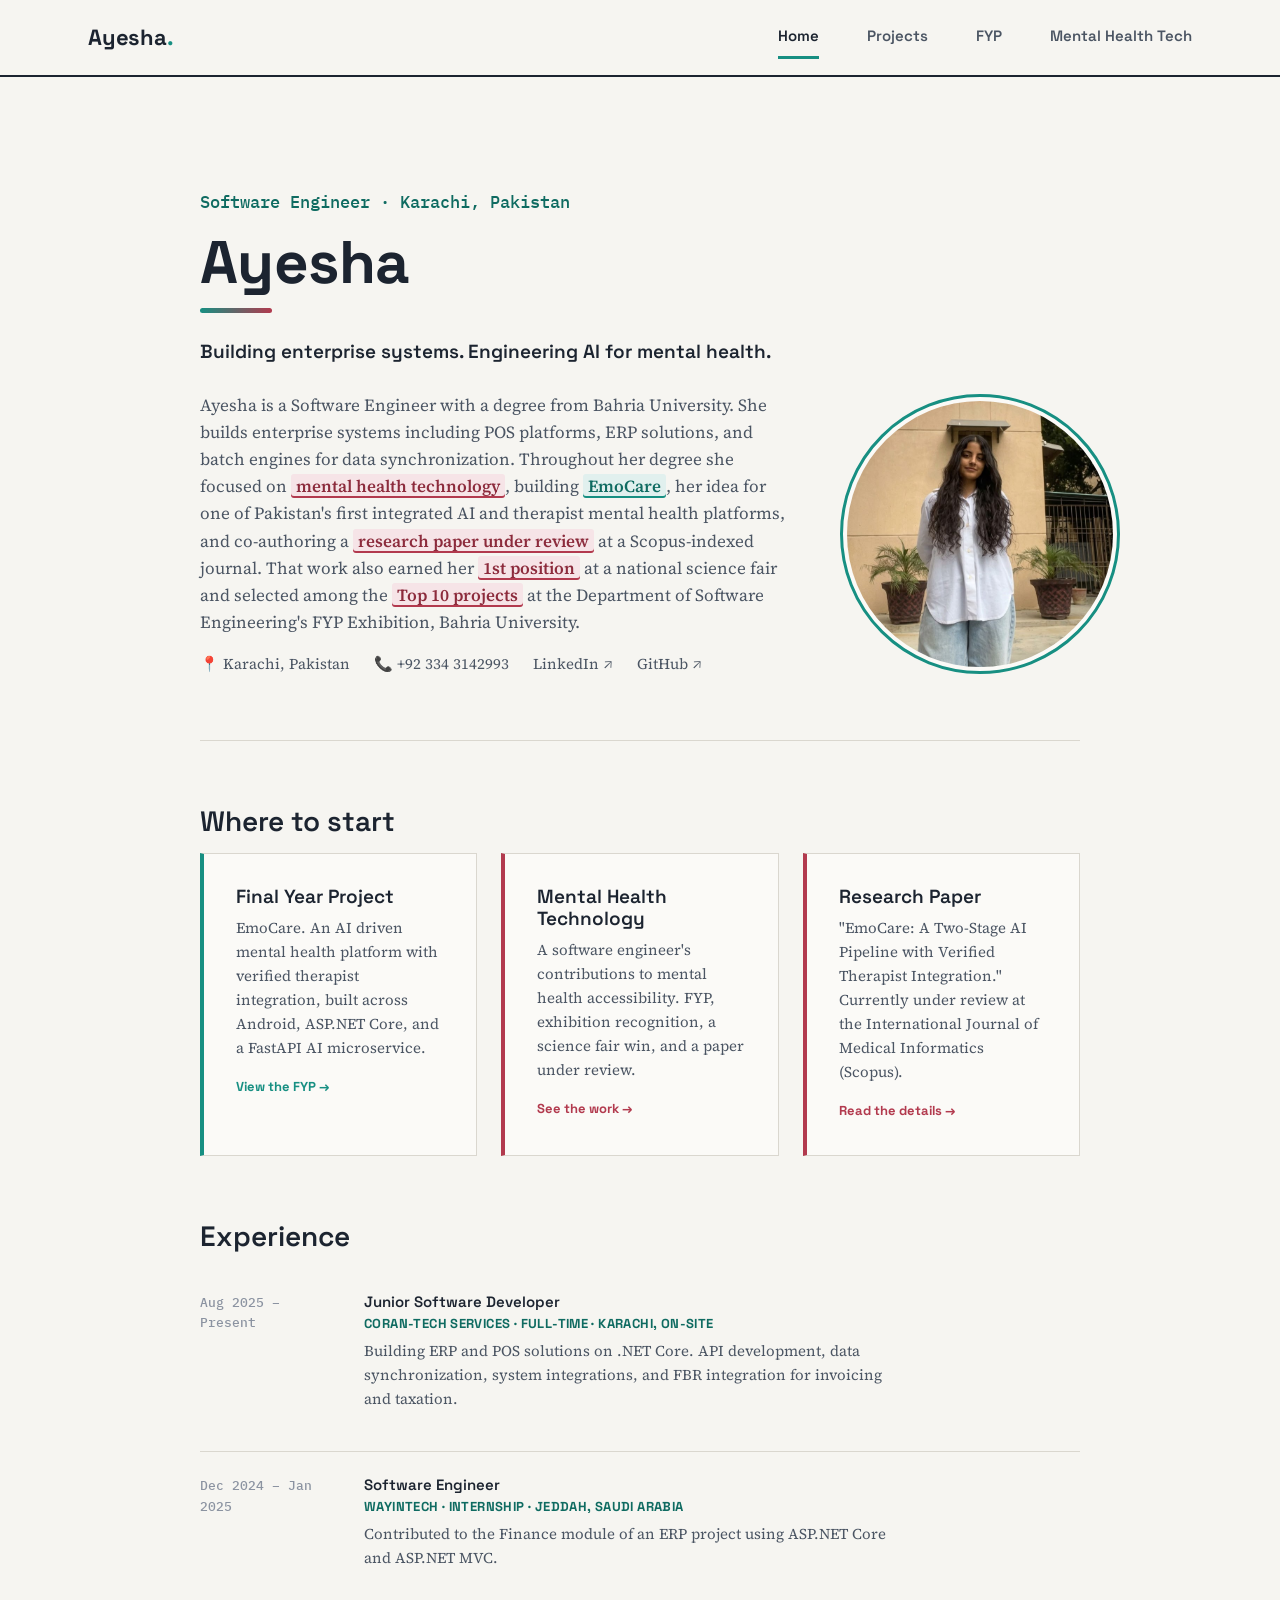
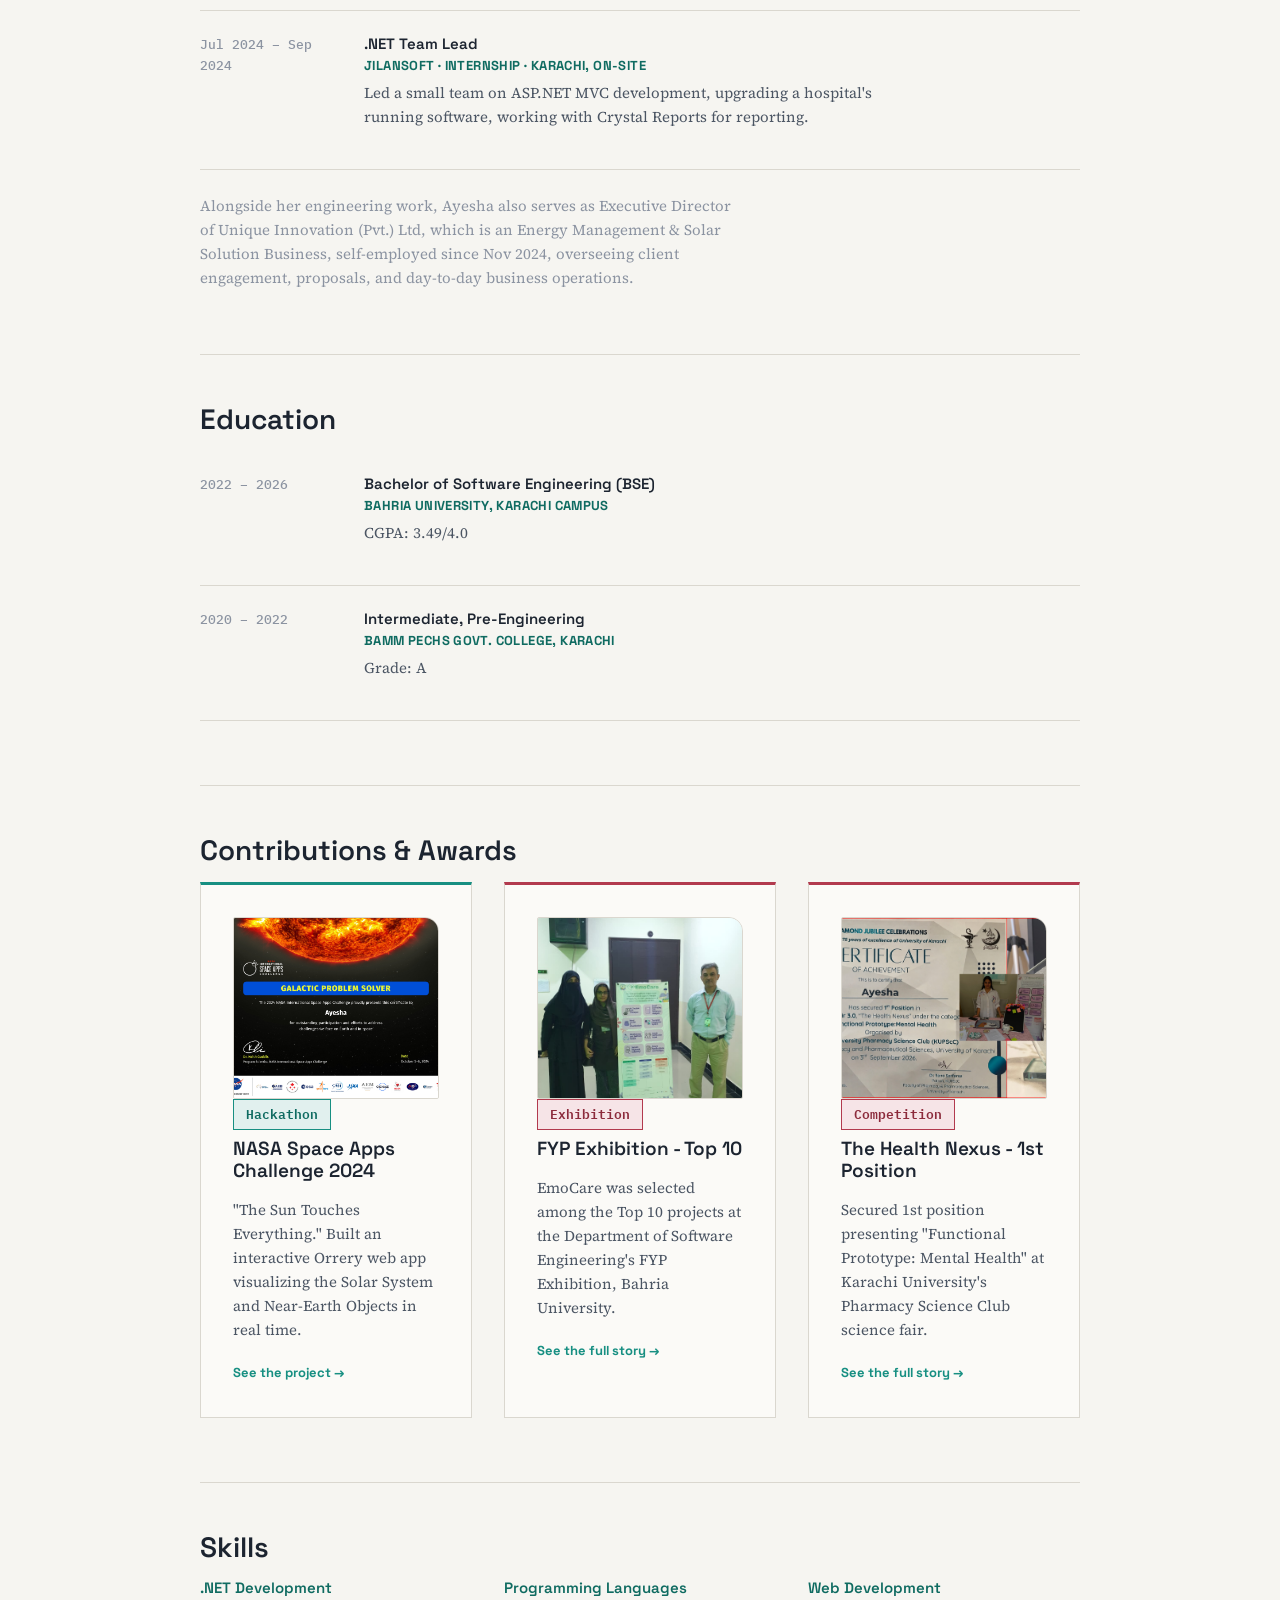
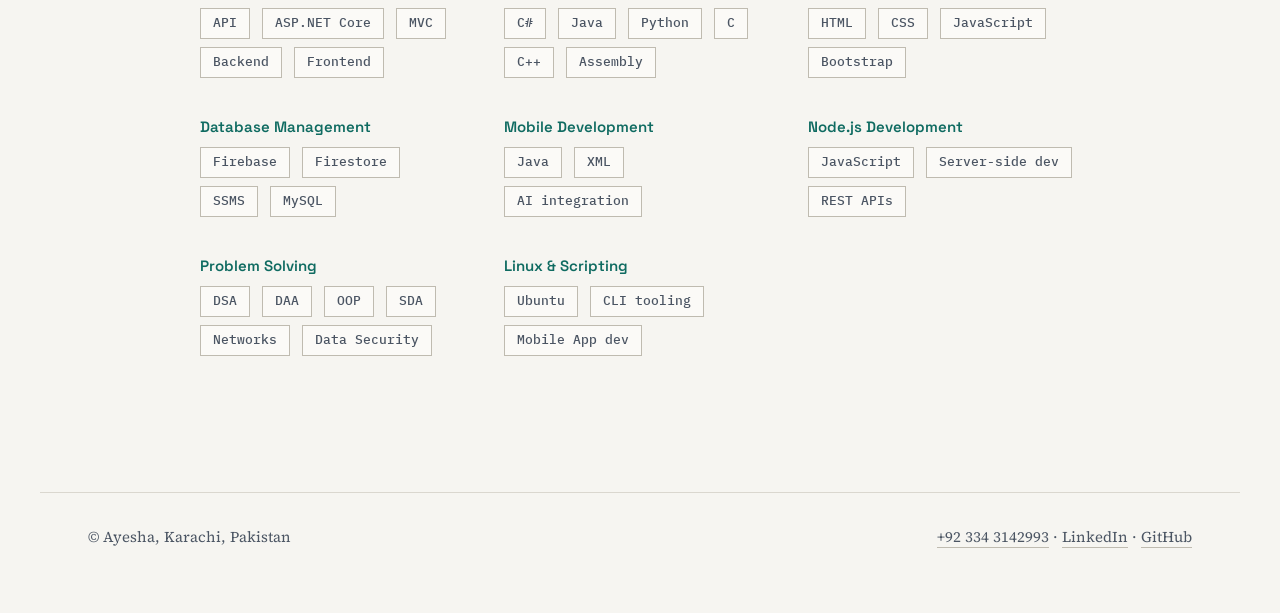
==== index.html @ 4f95829b "Update index.html" ====
<!DOCTYPE html>
<html lang="en">
<head>
  <meta charset="UTF-8">
  <meta name="viewport" content="width=device-width, initial-scale=1.0">
  <title>Ayesha – Software Engineer</title>
  <meta name="description" content="Ayesha, Software Engineer specializing in ERP and POS systems, AI, and mental-health technology. Creator of EmoCare. Bahria University graduate, Karachi.">

  <link rel="preconnect" href="https://fonts.googleapis.com">
  <link rel="preconnect" href="https://fonts.gstatic.com" crossorigin>
  <link href="https://fonts.googleapis.com/css2?family=Space+Grotesk:wght@400;500;600;700&family=Source+Serif+4:opsz,wght@8..60,400;8..60,500;8..60,600&family=IBM+Plex+Mono:wght@400;500&display=swap" rel="stylesheet">

  <link rel="icon" href="assets/icons/favicon.png" type="image/png">

  <link rel="stylesheet" href="css/variables.css">
  <link rel="stylesheet" href="css/base.css">
  <link rel="stylesheet" href="css/components.css">
  <link rel="stylesheet" href="css/pages.css">
</head>
<body>

  <header class="navbar">
    <div class="navbar__inner">
      <a class="navbar__brand" href="index.html">Ayesha<span>.</span></a>
      <button class="navbar__toggle" id="menuToggle" aria-expanded="false" aria-controls="navMenu">
        <span></span><span></span><span></span>
      </button>
      <nav class="navbar__menu" id="navMenu" aria-label="Primary">
        <a class="navbar__link" href="index.html">Home</a>
        <a class="navbar__link" href="projects.html">Projects</a>
        <a class="navbar__link" href="fyp.html">FYP</a>
        <a class="navbar__link" href="mental-health.html">Mental Health Tech</a>
      </nav>
    </div>
  </header>

  <main class="page">
    <div class="page__inner">

      <!-- Hero -->
      <section class="hero">

        <div class="hero__eyebrow">Software Engineer · Karachi, Pakistan</div>
        <h1>Ayesha</h1>
        <div class="hero__role">Building enterprise systems. Engineering AI for mental health.</div>

        <div class="hero__body">
          <div>
            <p class="text-soft">
              Ayesha is a Software Engineer with a degree from Bahria University. She builds enterprise
              systems including POS platforms, ERP solutions, and batch engines for data synchronization.
              Throughout her degree she focused on <a class="hl hl--garnet" href="mental-health.html">mental health technology</a>,
              building <a class="hl" href="fyp.html">EmoCare</a>, her idea for one of Pakistan's first
              integrated AI and therapist mental health platforms, and co-authoring a
              <a class="hl hl--garnet" href="mental-health.html#research">research paper under review</a> at a
              Scopus-indexed journal. That work also earned her
              <a class="hl hl--garnet" href="mental-health.html#recognition">1st position</a> at a national science fair and selected among the <a class="hl hl--garnet" href="mental-health.html#recognition">Top 10 projects</a> at the Department of Software Engineering's FYP Exhibition, Bahria University.
            </p>
            <div class="hero__meta">
              <span>📍 Karachi, Pakistan</span>
              <span>📞 +92 334 3142993</span>
              <span><a href="https://www.linkedin.com/in/ayesha-mishree-78b141256/" target="_blank" rel="noopener">LinkedIn ↗</a></span>
              <span><a href="https://github.com/AyeshaMishree" target="_blank" rel="noopener">GitHub ↗</a></span>
            </div>
          </div>

          <div class="hero__photo">
            <img src="assets/images/profile/ayesha2.jpg" alt="Portrait of Ayesha">
          </div>
        </div>

      </section>

      <!-- Highlight rail: FYP / Mental Health / Research -->
      <section class="highlights">
        <h2>Where to start</h2>
        <div class="highlights__grid">

          <a class="highlight-card" href="fyp.html">
            <h3>Final Year Project</h3>
            <p class="text-soft">EmoCare. An AI driven mental health platform with verified therapist
              integration, built across Android, ASP.NET Core, and a FastAPI AI microservice.</p>
            <span class="highlight-card__cta">View the FYP →</span>
          </a>

          <a class="highlight-card highlight-card--garnet" href="mental-health.html">
            <h3>Mental Health Technology</h3>
            <p class="text-soft">A software engineer's contributions to mental health accessibility.
              FYP, exhibition recognition, a science fair win, and a paper under review.</p>
            <span class="highlight-card__cta">See the work →</span>
          </a>

          <a class="highlight-card highlight-card--garnet" href="mental-health.html#research">
            <h3>Research Paper</h3>
            <p class="text-soft">"EmoCare: A Two-Stage AI Pipeline with Verified Therapist Integration."
              Currently under review at the International Journal of Medical Informatics (Scopus).</p>
            <span class="highlight-card__cta">Read the details →</span>
          </a>

        </div>
      </section>

      <!-- Experience -->
      <section class="section">
        <h2>Experience</h2>

        <div class="timeline-item">
          <div class="timeline-item__period">Aug 2025 – Present</div>
          <div>
            <h4>Junior Software Developer</h4>
            <div class="project-card__course">Coran-Tech Services · Full-time · Karachi, On-site</div>
            <p class="text-small text-soft">
              Building ERP and POS solutions on .NET Core. API development, data synchronization, system
              integrations, and FBR integration for invoicing and taxation.
            </p>
          </div>
        </div>

        <div class="timeline-item">
          <div class="timeline-item__period">Dec 2024 – Jan 2025</div>
          <div>
            <h4>Software Engineer</h4>
            <div class="project-card__course">WayInTech · Internship · Jeddah, Saudi Arabia</div>
            <p class="text-small text-soft">
              Contributed to the Finance module of an ERP project using ASP.NET Core and ASP.NET MVC.
            </p>
          </div>
        </div>

        <div class="timeline-item">
          <div class="timeline-item__period">Jul 2024 – Sep 2024</div>
          <div>
            <h4>.NET Team Lead</h4>
            <div class="project-card__course">JILANSOFT · Internship · Karachi, On-site</div>
            <p class="text-small text-soft">
              Led a small team on ASP.NET MVC development, upgrading a hospital's running software, working with Crystal Reports for reporting.
            </p>
          </div>
        </div>

        <p class="text-small text-faint" style="margin-top: var(--sp-5);">
          Alongside her engineering work, Ayesha also serves as Executive Director of Unique Innovation
          (Pvt.) Ltd, which is an Energy Management & Solar Solution Business, self-employed since Nov 2024, overseeing client engagement, proposals, and day-to-day
          business operations.
        </p>
      </section>

      <!-- Education -->
      <section class="section">
        <h2>Education</h2>

        <div class="timeline-item">
          <div class="timeline-item__period">2022 – 2026</div>
          <div>
            <h4>Bachelor of Software Engineering (BSE)</h4>
            <div class="project-card__course">Bahria University, Karachi Campus</div>
            <p class="text-small text-soft">CGPA: 3.49/4.0</p>
          </div>
        </div>

        <div class="timeline-item">
          <div class="timeline-item__period">2020 – 2022</div>
          <div>
            <h4>Intermediate, Pre-Engineering</h4>
            <div class="project-card__course">BAMM PECHS Govt. College, Karachi</div>
            <p class="text-small text-soft">Grade: A</p>
          </div>
        </div>
      </section>

      <!-- Contributions / Awards -->
      <section class="section">
        <h2>Contributions &amp; Awards</h2>

        <div class="card-grid" style="grid-template-columns: repeat(auto-fit, minmax(260px, 1fr));">

          <article class="panel panel--teal">
            <div class="media-row__item">
              <img src="assets/images/awards/nasa-certificate.jpg" alt="NASA Space Apps Challenge 2024 certificate">
            </div>
            <span class="badge badge--teal">Hackathon</span>
            <h3>NASA Space Apps Challenge 2024</h3>
            <p class="text-small text-soft">
              "The Sun Touches Everything." Built an interactive Orrery web app visualizing the Solar
              System and Near-Earth Objects in real time.
            </p>
            <a class="highlight-card__cta" href="projects.html#project-3">See the project →</a>
          </article>

          <article class="panel panel--garnet">
            <div class="media-row__item">
              <img src="assets/images/mental-health/fyp-exhibition-top10.jpg" alt="Ayesha presenting EmoCare at the Bahria University FYP Exhibition">
            </div>
            <span class="badge badge--garnet">Exhibition</span>
            <h3>FYP Exhibition - Top 10</h3>
            <p class="text-small text-soft">
              EmoCare was selected among the Top 10 projects at the Department of Software Engineering's
              FYP Exhibition, Bahria University.
            </p>
            <a class="highlight-card__cta" href="mental-health.html">See the full story →</a>
          </article>

          <article class="panel panel--garnet">
            <div class="media-row__item">
              <img src="assets/images/mental-health/sciencefair.jpg" alt="1st place certificate and shield, The Health Nexus science fair">
            </div>
            <span class="badge badge--garnet">Competition</span>
            <h3>The Health Nexus - 1st Position</h3>
            <p class="text-small text-soft">
              Secured 1st position presenting "Functional Prototype: Mental Health" at Karachi University's
              Pharmacy Science Club science fair.
            </p>
            <a class="highlight-card__cta" href="mental-health.html">See the full story →</a>
          </article>

        </div>
      </section>

      <!-- Skills -->
      <section class="section">
        <h2>Skills</h2>
        <div class="skills-grid">

          <div class="skills-group">
            <h4>.NET Development</h4>
            <span class="badge">API</span>
            <span class="badge">ASP.NET Core</span>
            <span class="badge">MVC</span>
            <span class="badge">Backend</span>
            <span class="badge">Frontend</span>
          </div>

          <div class="skills-group">
            <h4>Programming Languages</h4>
            <span class="badge">C#</span>
            <span class="badge">Java</span>
            <span class="badge">Python</span>
            <span class="badge">C</span>
            <span class="badge">C++</span>
            <span class="badge">Assembly</span>
          </div>

          <div class="skills-group">
            <h4>Web Development</h4>
            <span class="badge">HTML</span>
            <span class="badge">CSS</span>
            <span class="badge">JavaScript</span>
            <span class="badge">Bootstrap</span>
          </div>

          <div class="skills-group">
            <h4>Database Management</h4>
            <span class="badge">Firebase</span>
            <span class="badge">Firestore</span>
            <span class="badge">SSMS</span>
            <span class="badge">MySQL</span>
          </div>

          <div class="skills-group">
            <h4>Mobile Development</h4>
            <span class="badge">Java</span>
            <span class="badge">XML</span>
            <span class="badge">AI integration</span>
          </div>

          <div class="skills-group">
            <h4>Node.js Development</h4>
            <span class="badge">JavaScript</span>
            <span class="badge">Server-side dev</span>
            <span class="badge">REST APIs</span>
          </div>

          <div class="skills-group">
            <h4>Problem Solving</h4>
            <span class="badge">DSA</span>
            <span class="badge">DAA</span>
            <span class="badge">OOP</span>
            <span class="badge">SDA</span>
            <span class="badge">Networks</span>
            <span class="badge">Data Security</span>
          </div>

          <div class="skills-group">
            <h4>Linux &amp; Scripting</h4>
            <span class="badge">Ubuntu</span>
            <span class="badge">CLI tooling</span>
            <span class="badge">Mobile App dev</span>
          </div>

        </div>
      </section>

    </div>
  </main>

  <footer class="site-footer">
    <span>© Ayesha, Karachi, Pakistan</span>
    <span>
      <a href="tel:+923343142993">+92 334 3142993</a> ·
      <a href="https://www.linkedin.com/in/ayesha-mishree-78b141256/" target="_blank" rel="noopener">LinkedIn</a> ·
      <a href="https://github.com/AyeshaMishree" target="_blank" rel="noopener">GitHub</a>
    </span>
  </footer>

  <!-- Shared lightbox -->
  <div class="lightbox" id="lightbox">
    <button class="lightbox__close" id="lightboxClose">Close</button>
    <img id="lightboxImg" src="" alt="">
  </div>

  <script src="js/nav.js"></script>
  <script src="js/lightbox.js"></script>
</body>
</html>
---- css/variables.css ----
/* ============================================================
   DESIGN TOKENS — Ayesha · Portfolio (v2)
   Two accent threads run through the whole site:
   TEAL  = engineering / systems / technical work
   GARNET = mental-health / human-centered work
   ============================================================ */

:root {
  /* ---- Color ---- */
  --paper:        #F6F5F1;
  --paper-raised: #FBFAF7;
  --ink:          #1C2430;
  --ink-soft:     #4B5563;
  --ink-faint:    #8B93A1;
  --teal:         #178F82;
  --teal-deep:    #0F6B61;
  --teal-tint:    #E1F0EE;
  --garnet:       #B23A4E;
  --garnet-deep:  #8C2B3C;
  --garnet-tint:  #F6E4E7;
  --line:         #DAD7CF;
  --line-strong:  #BFBBB0;
  --white:        #FFFFFF;

  /* ---- Type families ----
     Load in <head> of every HTML page:
     <link rel="preconnect" href="https://fonts.googleapis.com">
     <link rel="preconnect" href="https://fonts.gstatic.com" crossorigin>
     <link href="https://fonts.googleapis.com/css2?family=Space+Grotesk:wght@400;500;600;700&family=Source+Serif+4:opsz,wght@8..60,400;8..60,500;8..60,600&family=IBM+Plex+Mono:wght@400;500&display=swap" rel="stylesheet">
  */
  --font-display: 'Space Grotesk', 'Helvetica Neue', Arial, sans-serif;
  --font-body:    'Source Serif 4', Georgia, 'Times New Roman', serif;
  --font-mono:    'IBM Plex Mono', 'SFMono-Regular', Consolas, monospace;

  /* ---- Type scale ---- */
  --fs-10: 0.8125rem;
  --fs-11: 0.9375rem;
  --fs-12: 1.0625rem;
  --fs-13: 1.1875rem;
  --fs-14: 1.375rem;
  --fs-15: 1.75rem;
  --fs-16: 2.25rem;
  --fs-17: 3rem;
  --fs-18: 3.75rem;

  --lh-tight: 1.15;
  --lh-snug:  1.35;
  --lh-body:  1.6;

  /* ---- Space (base 4px) ---- */
  --sp-1: 0.25rem;
  --sp-2: 0.5rem;
  --sp-3: 0.75rem;
  --sp-4: 1rem;
  --sp-5: 1.5rem;
  --sp-6: 2rem;
  --sp-7: 3rem;
  --sp-8: 4rem;
  --sp-9: 6rem;
  --sp-10: 8rem;

  /* ---- Layout ---- */
  --content-max: 880px;
  --nav-max: 1200px;
  --radius-media: 2px 14px 2px 2px; /* asymmetric corner — media only, never data panels */
  --border: 1px solid var(--line);

  /* ---- Motion ---- */
  --ease: cubic-bezier(0.4, 0, 0.2, 1);
  --dur-fast: 150ms;
  --dur-med: 320ms;
}

@media (prefers-reduced-motion: reduce) {
  :root {
    --dur-fast: 0ms;
    --dur-med: 0ms;
  }
}
---- css/base.css ----
/* ============================================================
   BASE — resets, typography, global page shell (v2: top navbar)
   Requires variables.css loaded first.
   ============================================================ */

*, *::before, *::after { box-sizing: border-box; }

html { scroll-behavior: smooth; }
@media (prefers-reduced-motion: reduce) {
  html { scroll-behavior: auto; }
}

body {
  margin: 0;
  background: var(--paper);
  color: var(--ink);
  font-family: var(--font-body);
  font-size: var(--fs-12);
  line-height: var(--lh-body);
  -webkit-font-smoothing: antialiased;
  -moz-osx-font-smoothing: grayscale;
}

img, svg { display: block; max-width: 100%; }

a { color: inherit; text-decoration: none; }

h1, h2, h3, h4 {
  font-family: var(--font-display);
  font-weight: 600;
  line-height: var(--lh-tight);
  margin: 0 0 var(--sp-4);
  color: var(--ink);
}

h1 { font-size: clamp(2.5rem, 5vw + 1rem, var(--fs-18)); font-weight: 700; letter-spacing: -0.01em; }
h2 { font-size: var(--fs-15); }
h3 { font-size: var(--fs-13); }
h4 { font-size: var(--fs-11); font-weight: 600; }

p { margin: 0 0 var(--sp-4); max-width: 68ch; }

ul, ol { margin: 0 0 var(--sp-4); padding-left: 1.25em; }
li { margin-bottom: var(--sp-2); }

strong { font-weight: 600; }

::selection { background: var(--teal); color: var(--white); }

:focus-visible {
  outline: 2px solid var(--teal);
  outline-offset: 3px;
}

/* ---- Page shell: top navbar + centered content column ----
   HTML pattern:
   <body>
     <header class="navbar"> ... </header>
     <main class="page"><div class="page__inner"> ... </div></main>
   </body>
*/
.page {
  padding: var(--sp-8) var(--sp-7);
}

.page__inner {
  max-width: var(--content-max);
  margin: 0 auto;
}

@media (max-width: 880px) {
  .page {
    padding: var(--sp-6) var(--sp-5) var(--sp-9);
  }
}

/* ---- Utility ---- */
.visually-hidden {
  position: absolute;
  width: 1px; height: 1px;
  overflow: hidden;
  clip: rect(0 0 0 0);
  white-space: nowrap;
}

.text-soft { color: var(--ink-soft); }
.text-faint { color: var(--ink-faint); }
.text-small { font-size: var(--fs-11); }

/* ---- Site footer (contact links, every page) ---- */
.site-footer {
  max-width: var(--nav-max);
  margin: 0 auto;
  padding: var(--sp-6) var(--sp-7) var(--sp-8);
  border-top: var(--border);
  display: flex;
  flex-wrap: wrap;
  gap: var(--sp-5);
  justify-content: space-between;
  align-items: center;
  font-size: var(--fs-11);
  color: var(--ink-soft);
}

.site-footer a { color: var(--ink-soft); border-bottom: 1px solid var(--line-strong); }
.site-footer a:hover { color: var(--teal); border-color: var(--teal); }

@media (max-width: 640px) {
  .site-footer { padding: var(--sp-5) var(--sp-5) var(--sp-7); flex-direction: column; align-items: flex-start; }
}
---- css/components.css ----
/* ============================================================
   COMPONENTS — navbar, buttons, badges, cards, highlights, lightbox (v2)
   Requires variables.css + base.css loaded first.
   ============================================================ */

/* ---------------------------------------------------------
   Top navbar
   --------------------------------------------------------- */
.navbar {
  position: sticky;
  top: 0;
  z-index: 50;
  background: var(--paper);
  border-bottom: 2px solid var(--ink);
}

.navbar__inner {
  max-width: var(--nav-max);
  margin: 0 auto;
  padding: var(--sp-4) var(--sp-7);
  display: flex;
  align-items: center;
  justify-content: space-between;
  gap: var(--sp-6);
  position: relative;
}

.navbar__brand {
  font-family: var(--font-display);
  font-weight: 700;
  font-size: var(--fs-14);
  letter-spacing: -0.01em;
  color: var(--ink);
}

.navbar__brand span { color: var(--teal); }

.navbar__menu {
  display: flex;
  align-items: center;
  gap: var(--sp-7);
}

.navbar__link {
  font-family: var(--font-display);
  font-weight: 600;
  font-size: var(--fs-11);
  color: var(--ink-soft);
  padding: var(--sp-2) 0;
  border-bottom: 3px solid transparent;
  transition: color var(--dur-fast) var(--ease), border-color var(--dur-fast) var(--ease);
}

.navbar__link:hover { color: var(--ink); }

.navbar__link[aria-current="page"] {
  color: var(--ink);
  border-bottom-color: var(--teal);
}

/* ---- Mobile hamburger + dropdown ---- */
.navbar__toggle {
  display: none;
  flex-direction: column;
  justify-content: center;
  gap: 5px;
  width: 36px;
  height: 36px;
  background: none;
  border: none;
  cursor: pointer;
  padding: var(--sp-2);
}

.navbar__toggle span {
  display: block;
  width: 100%;
  height: 2px;
  background: var(--ink);
  transition: transform var(--dur-fast) var(--ease), opacity var(--dur-fast) var(--ease);
}

@media (max-width: 880px) {
  .navbar__inner { padding: var(--sp-4) var(--sp-5); }
  .navbar__toggle { display: flex; }

  .navbar__menu {
    display: none;
    position: absolute;
    top: 100%;
    left: 0;
    right: 0;
    flex-direction: column;
    align-items: stretch;
    gap: 0;
    background: var(--paper);
    border-bottom: 2px solid var(--ink);
  }

  body.nav-open .navbar__menu { display: flex; }

  .navbar__link {
    padding: var(--sp-4) var(--sp-5);
    border-bottom: 1px solid var(--line);
    border-left: 3px solid transparent;
  }

  .navbar__link[aria-current="page"] {
    border-bottom: 1px solid var(--line);
    border-left-color: var(--teal);
  }

  body.nav-open .navbar__toggle span:nth-child(1) { transform: translateY(7px) rotate(45deg); }
  body.nav-open .navbar__toggle span:nth-child(2) { opacity: 0; }
  body.nav-open .navbar__toggle span:nth-child(3) { transform: translateY(-7px) rotate(-45deg); }
}

/* ---------------------------------------------------------
   Inline highlights — bold, clickable terms inside paragraphs
   (used in the intro bio to point at the research paper, the
   award, and the mental-health work)
   --------------------------------------------------------- */
.hl {
  font-weight: 600;
  color: var(--teal-deep);
  background: var(--teal-tint);
  padding: 0 0.3em;
  border-radius: 3px;
  box-shadow: inset 0 -2px 0 var(--teal);
  transition: background var(--dur-fast) var(--ease), color var(--dur-fast) var(--ease);
}

.hl:hover { background: var(--teal); color: var(--white); }

.hl--garnet {
  color: var(--garnet-deep);
  background: var(--garnet-tint);
  box-shadow: inset 0 -2px 0 var(--garnet);
}

.hl--garnet:hover { background: var(--garnet); color: var(--white); }

/* ---------------------------------------------------------
   Buttons
   --------------------------------------------------------- */
.btn {
  display: inline-flex;
  align-items: center;
  gap: var(--sp-2);
  font-family: var(--font-display);
  font-size: var(--fs-11);
  font-weight: 600;
  padding: var(--sp-3) var(--sp-5);
  border: 2px solid var(--ink);
  background: transparent;
  color: var(--ink);
  cursor: pointer;
  transition: background var(--dur-fast) var(--ease), color var(--dur-fast) var(--ease),
              transform var(--dur-fast) var(--ease), box-shadow var(--dur-fast) var(--ease);
}

.btn:hover {
  background: var(--ink);
  color: var(--paper);
  transform: translateY(-2px);
  box-shadow: 0 6px 16px rgba(28, 36, 48, 0.18);
}

.btn--teal { border-color: var(--teal); color: var(--teal-deep); }
.btn--teal:hover { background: var(--teal); color: var(--white); box-shadow: 0 6px 16px rgba(23, 143, 130, 0.28); }

.btn--garnet { border-color: var(--garnet); color: var(--garnet-deep); }
.btn--garnet:hover { background: var(--garnet); color: var(--white); box-shadow: 0 6px 16px rgba(178, 58, 78, 0.28); }

/* ---------------------------------------------------------
   Badges — tech-stack chips. Mono face is used here because
   the content genuinely is technical/literal, not decorative.
   --------------------------------------------------------- */
.badge {
  display: inline-block;
  font-family: var(--font-mono);
  font-size: var(--fs-10);
  font-weight: 500;
  padding: var(--sp-1) var(--sp-3);
  border: 1px solid var(--line-strong);
  color: var(--ink-soft);
  margin: 0 var(--sp-2) var(--sp-2) 0;
  background: var(--paper-raised);
}

.badge--teal   { border-color: var(--teal);   color: var(--teal-deep);   background: var(--teal-tint); font-weight: 600; }
.badge--garnet { border-color: var(--garnet); color: var(--garnet-deep); background: var(--garnet-tint); font-weight: 600; }

/* ---------------------------------------------------------
   Panels & cards
   --------------------------------------------------------- */
.panel {
  border: var(--border);
  border-top: 3px solid var(--ink);
  padding: var(--sp-6);
  background: var(--paper-raised);
  transition: transform var(--dur-fast) var(--ease), box-shadow var(--dur-fast) var(--ease);
}

.panel--teal   { border-top-color: var(--teal); }
.panel--garnet { border-top-color: var(--garnet); }

.panel:hover {
  transform: translateY(-3px);
  box-shadow: 0 10px 28px rgba(28, 36, 48, 0.10);
}

.card-grid {
  display: grid;
  gap: var(--sp-6);
}

/* Project card (Projects page) */
.project-card {
  display: grid;
  grid-template-columns: 220px 1fr;
  gap: var(--sp-6);
  padding-bottom: var(--sp-7);
  border-bottom: var(--border);
}

.project-card__num {
  font-family: var(--font-display);
  font-size: var(--fs-10);
  font-weight: 700;
  color: var(--teal);
  margin-bottom: var(--sp-1);
}

.project-card__media {
  width: 220px;
  height: 150px;
  overflow: hidden;
  border-radius: var(--radius-media);
  border: var(--border);
  cursor: zoom-in;
  background: var(--line);
}

.project-card__media img {
  width: 100%; height: 100%;
  object-fit: cover;
  transition: transform var(--dur-med) var(--ease);
}

.project-card__media:hover img { transform: scale(1.04); }

.project-card__course {
  font-family: var(--font-display);
  font-size: var(--fs-10);
  font-weight: 700;
  color: var(--teal-deep);
  margin-bottom: var(--sp-1);
  text-transform: uppercase;
  letter-spacing: 0.03em;
}

@media (max-width: 640px) {
  .project-card { grid-template-columns: 1fr; }
  .project-card__media { width: 100%; height: 200px; }
}

/* Highlight card (Home page: FYP / Mental Health / Research links) */
.highlight-card {
  display: block;
  padding: var(--sp-6);
  border: var(--border);
  border-left: 4px solid var(--teal);
  background: var(--paper-raised);
  transition: border-color var(--dur-fast) var(--ease), transform var(--dur-fast) var(--ease),
              box-shadow var(--dur-fast) var(--ease);
}

.highlight-card:hover {
  transform: translateY(-3px);
  box-shadow: 0 10px 28px rgba(28, 36, 48, 0.10);
}

.highlight-card--garnet { border-left-color: var(--garnet); }

.highlight-card h3 { margin-bottom: var(--sp-2); }
.highlight-card p { margin-bottom: var(--sp-3); font-size: var(--fs-11); }

.highlight-card__cta {
  font-family: var(--font-display);
  font-size: var(--fs-10);
  font-weight: 700;
  color: var(--teal);
}

.highlight-card--garnet .highlight-card__cta { color: var(--garnet); }

/* ---------------------------------------------------------
   Lightbox — click any framed image to enlarge
   --------------------------------------------------------- */
.lightbox {
  position: fixed;
  inset: 0;
  background: rgba(28, 36, 48, 0.92);
  display: none;
  align-items: center;
  justify-content: center;
  padding: var(--sp-6);
  z-index: 100;
}

.lightbox.is-open { display: flex; }

.lightbox img {
  max-width: min(1100px, 90vw);
  max-height: 86vh;
  border: 1px solid rgba(255, 255, 255, 0.15);
}

.lightbox__close {
  position: absolute;
  top: var(--sp-5);
  right: var(--sp-5);
  background: none;
  border: 1px solid var(--white);
  color: var(--white);
  font-family: var(--font-display);
  font-size: var(--fs-10);
  font-weight: 600;
  padding: var(--sp-2) var(--sp-4);
  cursor: pointer;
}

.lightbox__close:hover { background: var(--white); color: var(--ink); }
---- css/pages.css ----
/* ============================================================
   PAGES — section-specific layout (v2)
   Requires variables.css + base.css + components.css loaded first.
   ============================================================ */

/* ---------------------------------------------------------
   Home — hero
   --------------------------------------------------------- */
.hero {
  padding: var(--sp-7) 0 var(--sp-8);
  border-bottom: var(--border);
  margin-bottom: var(--sp-8);
}

.hero__eyebrow {
  font-family: var(--font-mono);
  font-size: var(--fs-12);
  font-weight: 500;
  color: var(--teal-deep);
  margin-bottom: var(--sp-3);
}

.hero h1 {
  position: relative;
  margin-bottom: var(--sp-5);
  padding-bottom: var(--sp-4);
}

.hero h1::after {
  content: '';
  position: absolute;
  left: 0;
  bottom: 0;
  width: 72px;
  height: 5px;
  border-radius: 3px;
  background: linear-gradient(90deg, var(--teal), var(--garnet));
}

.hero__role {
  font-family: var(--font-display);
  font-size: var(--fs-13);
  font-weight: 600;
  color: var(--ink);
  margin-bottom: var(--sp-5);
}

.hero__meta {
  display: flex;
  flex-wrap: wrap;
  gap: var(--sp-5);
  font-size: var(--fs-11);
  color: var(--ink-soft);
}

/* Intro row: paragraph + contact links on the left, round photo on the right */
.hero__body {
  display: grid;
  grid-template-columns: minmax(0, 1fr) 240px;
  gap: var(--sp-7);
  align-items: center;
}

.hero__photo {
  width: 280px;
  height: 280px;
  border-radius: 50%;
  border: 3px solid var(--teal);
  padding: 4px;
  overflow: hidden;
  background: var(--paper-raised);
}

.hero__photo img {
  width: 100%;
  height: 100%;
  object-fit: cover;
  object-position: center top;
  border-radius: 50%;
}

@media (max-width: 760px) {
  .hero__body { grid-template-columns: 1fr; gap: var(--sp-6); }
  .hero__photo { order: -1; width: 180px; height: 180px; }
}

/* ---------------------------------------------------------
   Home — highlight rail (FYP / Mental Health / Research)
   --------------------------------------------------------- */
.highlights { margin-bottom: var(--sp-8); }

.highlights__grid {
  display: grid;
  grid-template-columns: repeat(auto-fit, minmax(240px, 1fr));
  gap: var(--sp-5);
}

/* ---------------------------------------------------------
   Home — experience / education timeline
   --------------------------------------------------------- */
.timeline-item {
  display: grid;
  grid-template-columns: 140px 1fr;
  gap: var(--sp-5);
  padding: var(--sp-5) 0;
  border-bottom: var(--border);
}

.timeline-item__period {
  font-family: var(--font-mono);
  font-size: var(--fs-10);
  font-weight: 500;
  color: var(--ink-faint);
}

.timeline-item h4 { margin-bottom: var(--sp-1); }

.timeline-item__org {
  color: var(--ink);
  font-weight: 600;
  font-size: var(--fs-11);
  margin-bottom: var(--sp-2);
}

@media (max-width: 640px) {
  .timeline-item { grid-template-columns: 1fr; gap: var(--sp-2); }
}

/* ---------------------------------------------------------
   Home — skills
   --------------------------------------------------------- */
.skills-grid {
  display: grid;
  grid-template-columns: repeat(auto-fit, minmax(200px, 1fr));
  gap: var(--sp-6);
}

.skills-group h4 { color: var(--teal-deep); margin-bottom: var(--sp-3); }

/* ---------------------------------------------------------
   Projects page
   --------------------------------------------------------- */
.projects-list {
  display: flex;
  flex-direction: column;
  gap: var(--sp-7);
}

.projects-list .project-card:last-child { border-bottom: none; }

/* ---------------------------------------------------------
   FYP / Mental Health detail pages
   --------------------------------------------------------- */
.detail-hero {
  margin-bottom: var(--sp-8);
  padding-bottom: var(--sp-7);
  border-bottom: var(--border);
}

.detail-hero__media {
  width: 100%;
  max-height: 420px;
  overflow: hidden;
  border: var(--border);
  border-radius: var(--radius-media);
  margin-bottom: var(--sp-6);
  cursor: zoom-in;
}

.detail-hero__media img { width: 100%; height: 100%; object-fit: cover; }

.section { margin-bottom: var(--sp-8); }

.section + .section {
  padding-top: var(--sp-7);
  border-top: var(--border);
}

.media-row {
  display: grid;
  grid-template-columns: repeat(auto-fit, minmax(220px, 1fr));
  gap: var(--sp-5);
  margin: var(--sp-5) 0;
}

.media-row__item {
  border: var(--border);
  overflow: hidden;
  border-radius: var(--radius-media);
  cursor: zoom-in;
  background: var(--line);
}

.media-row__item img { width: 100%; height: 180px; object-fit: cover; }

.media-row__caption {
  font-family: var(--font-mono);
  font-size: var(--fs-10);
  color: var(--ink-soft);
  padding: var(--sp-2) var(--sp-3);
  border-top: var(--border);
  background: var(--paper-raised);
}

/* ---------------------------------------------------------
   Research paper citation block
   --------------------------------------------------------- */
.citation-block {
  font-family: var(--font-mono);
  font-size: var(--fs-10);
  line-height: var(--lh-snug);
  color: var(--ink-soft);
  padding: var(--sp-5);
  border-left: 4px solid var(--garnet);
  background: var(--garnet-tint);
  margin: var(--sp-5) 0;
}
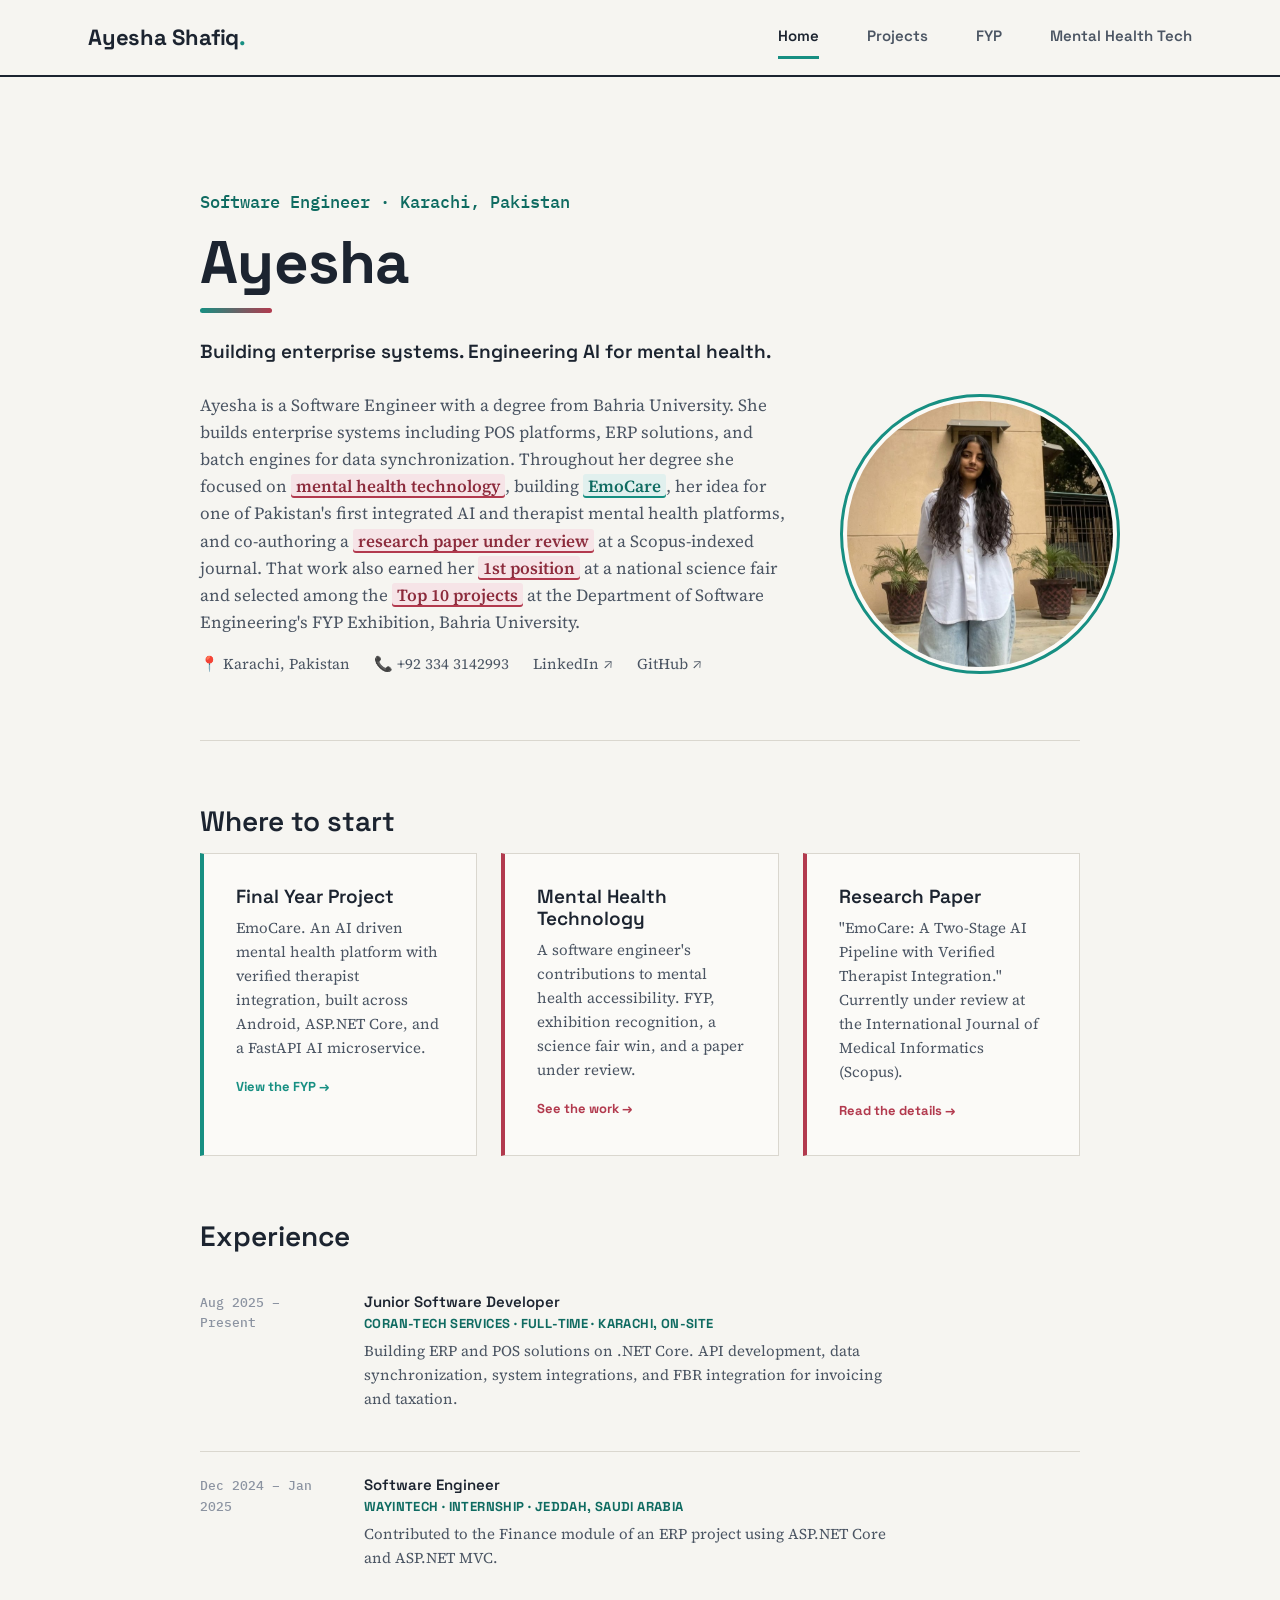
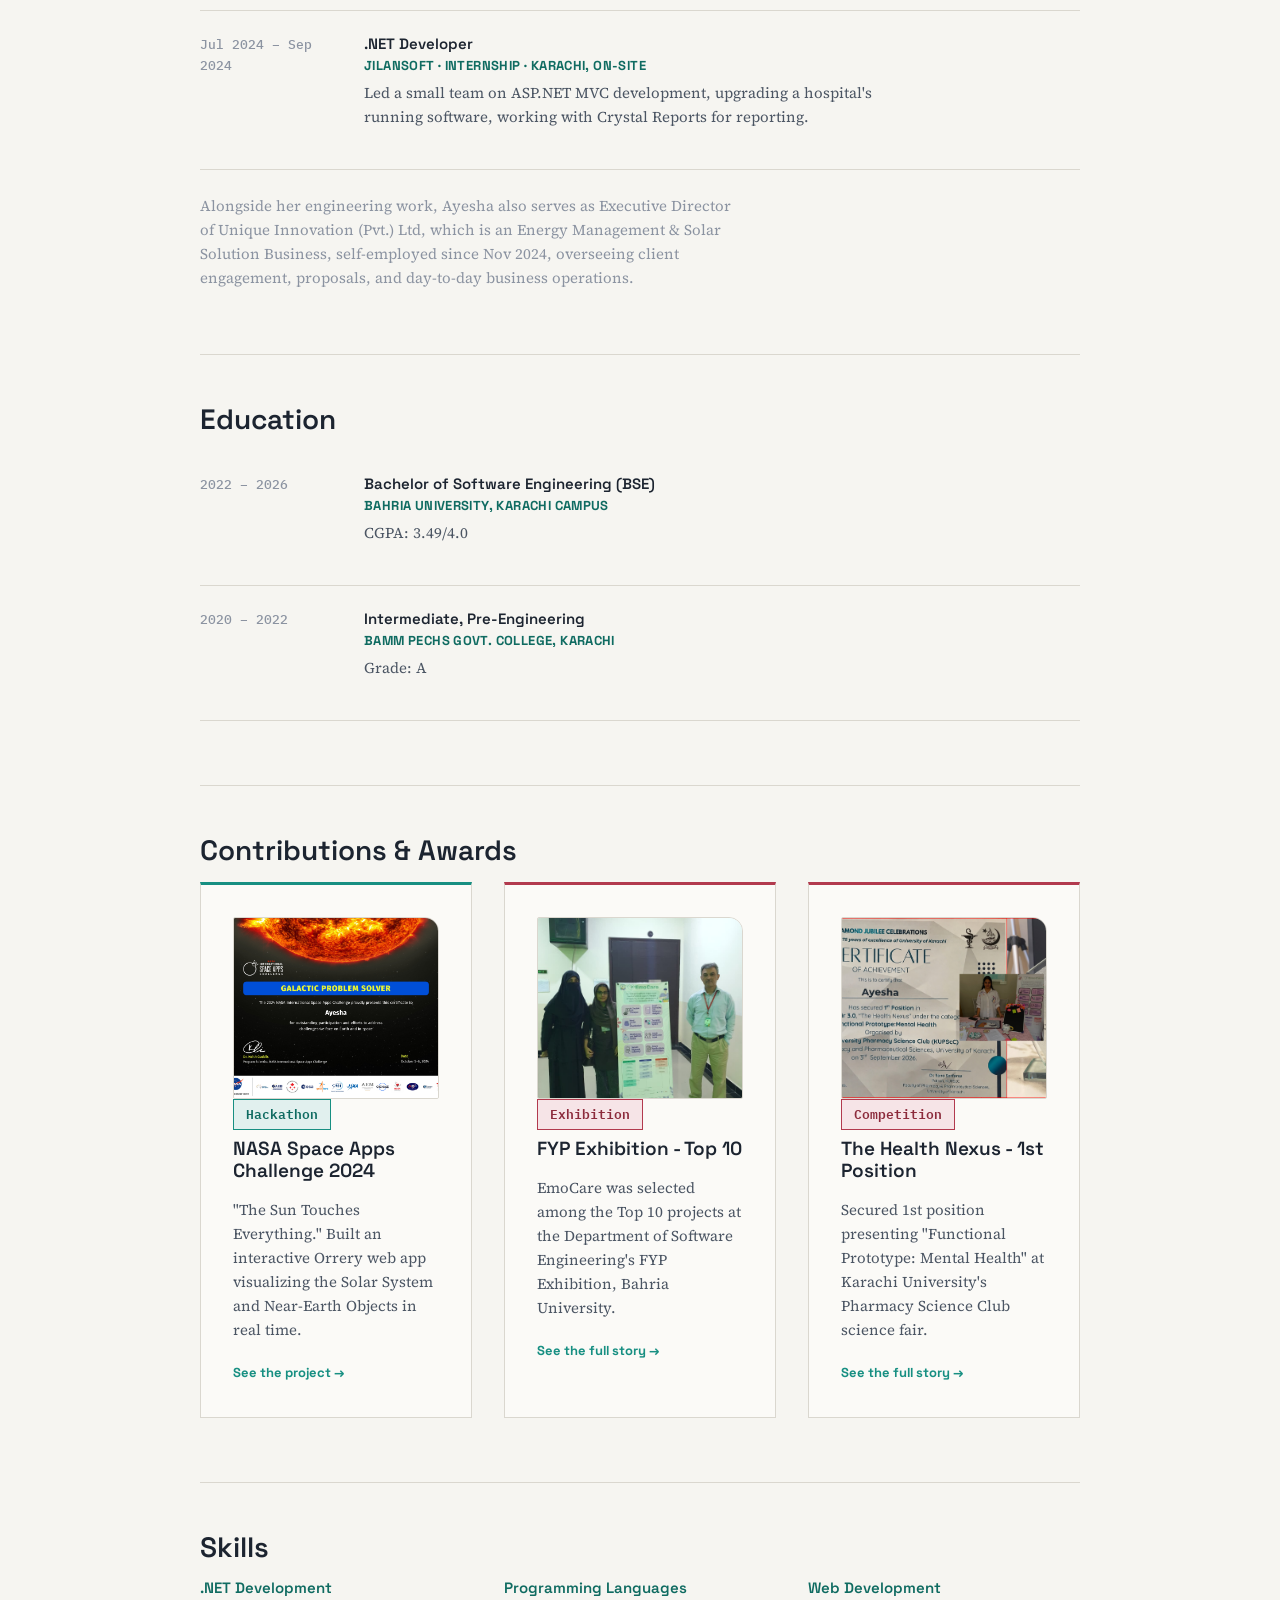
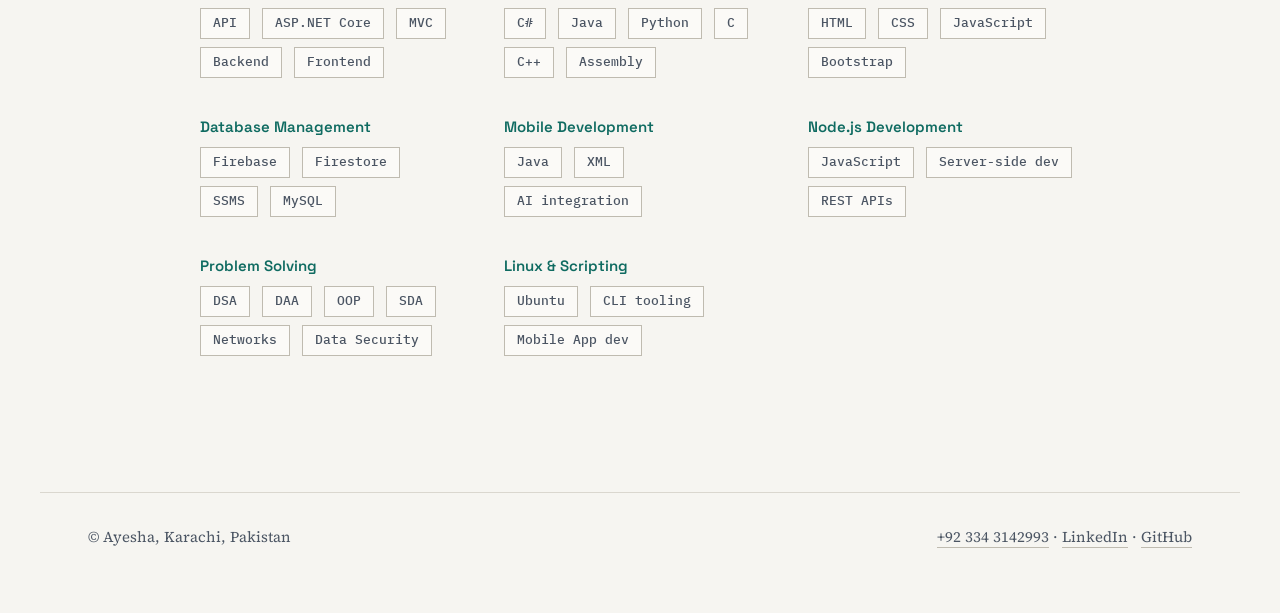
==== commit 8e7d97f6: "Update index.html" ====
--- a/index.html
+++ b/index.html
@@ -21,7 +21,7 @@
 
   <header class="navbar">
     <div class="navbar__inner">
-      <a class="navbar__brand" href="index.html">Ayesha<span>.</span></a>
+      <a class="navbar__brand" href="index.html">Ayesha Shafiq<span>.</span></a>
       <button class="navbar__toggle" id="menuToggle" aria-expanded="false" aria-controls="navMenu">
         <span></span><span></span><span></span>
       </button>
@@ -59,7 +59,7 @@
             <div class="hero__meta">
               <span>📍 Karachi, Pakistan</span>
               <span>📞 +92 334 3142993</span>
-              <span><a href="https://www.linkedin.com/in/ayesha-mishree-78b141256/" target="_blank" rel="noopener">LinkedIn ↗</a></span>
+              <span><a href="https://www.linkedin.com/in/ayesha-shafiq-78b141256/" target="_blank" rel="noopener">LinkedIn ↗</a></span>
               <span><a href="https://github.com/AyeshaMishree" target="_blank" rel="noopener">GitHub ↗</a></span>
             </div>
           </div>
@@ -130,7 +130,7 @@
         <div class="timeline-item">
           <div class="timeline-item__period">Jul 2024 – Sep 2024</div>
           <div>
-            <h4>.NET Team Lead</h4>
+            <h4>.NET Developer</h4>
             <div class="project-card__course">JILANSOFT · Internship · Karachi, On-site</div>
             <p class="text-small text-soft">
               Led a small team on ASP.NET MVC development, upgrading a hospital's running software, working with Crystal Reports for reporting.
@@ -297,7 +297,7 @@
     <span>© Ayesha, Karachi, Pakistan</span>
     <span>
       <a href="tel:+923343142993">+92 334 3142993</a> ·
-      <a href="https://www.linkedin.com/in/ayesha-mishree-78b141256/" target="_blank" rel="noopener">LinkedIn</a> ·
+      <a href="https://www.linkedin.com/in/ayesha-shafiq-78b141256/" target="_blank" rel="noopener">LinkedIn</a> ·
       <a href="https://github.com/AyeshaMishree" target="_blank" rel="noopener">GitHub</a>
     </span>
   </footer>
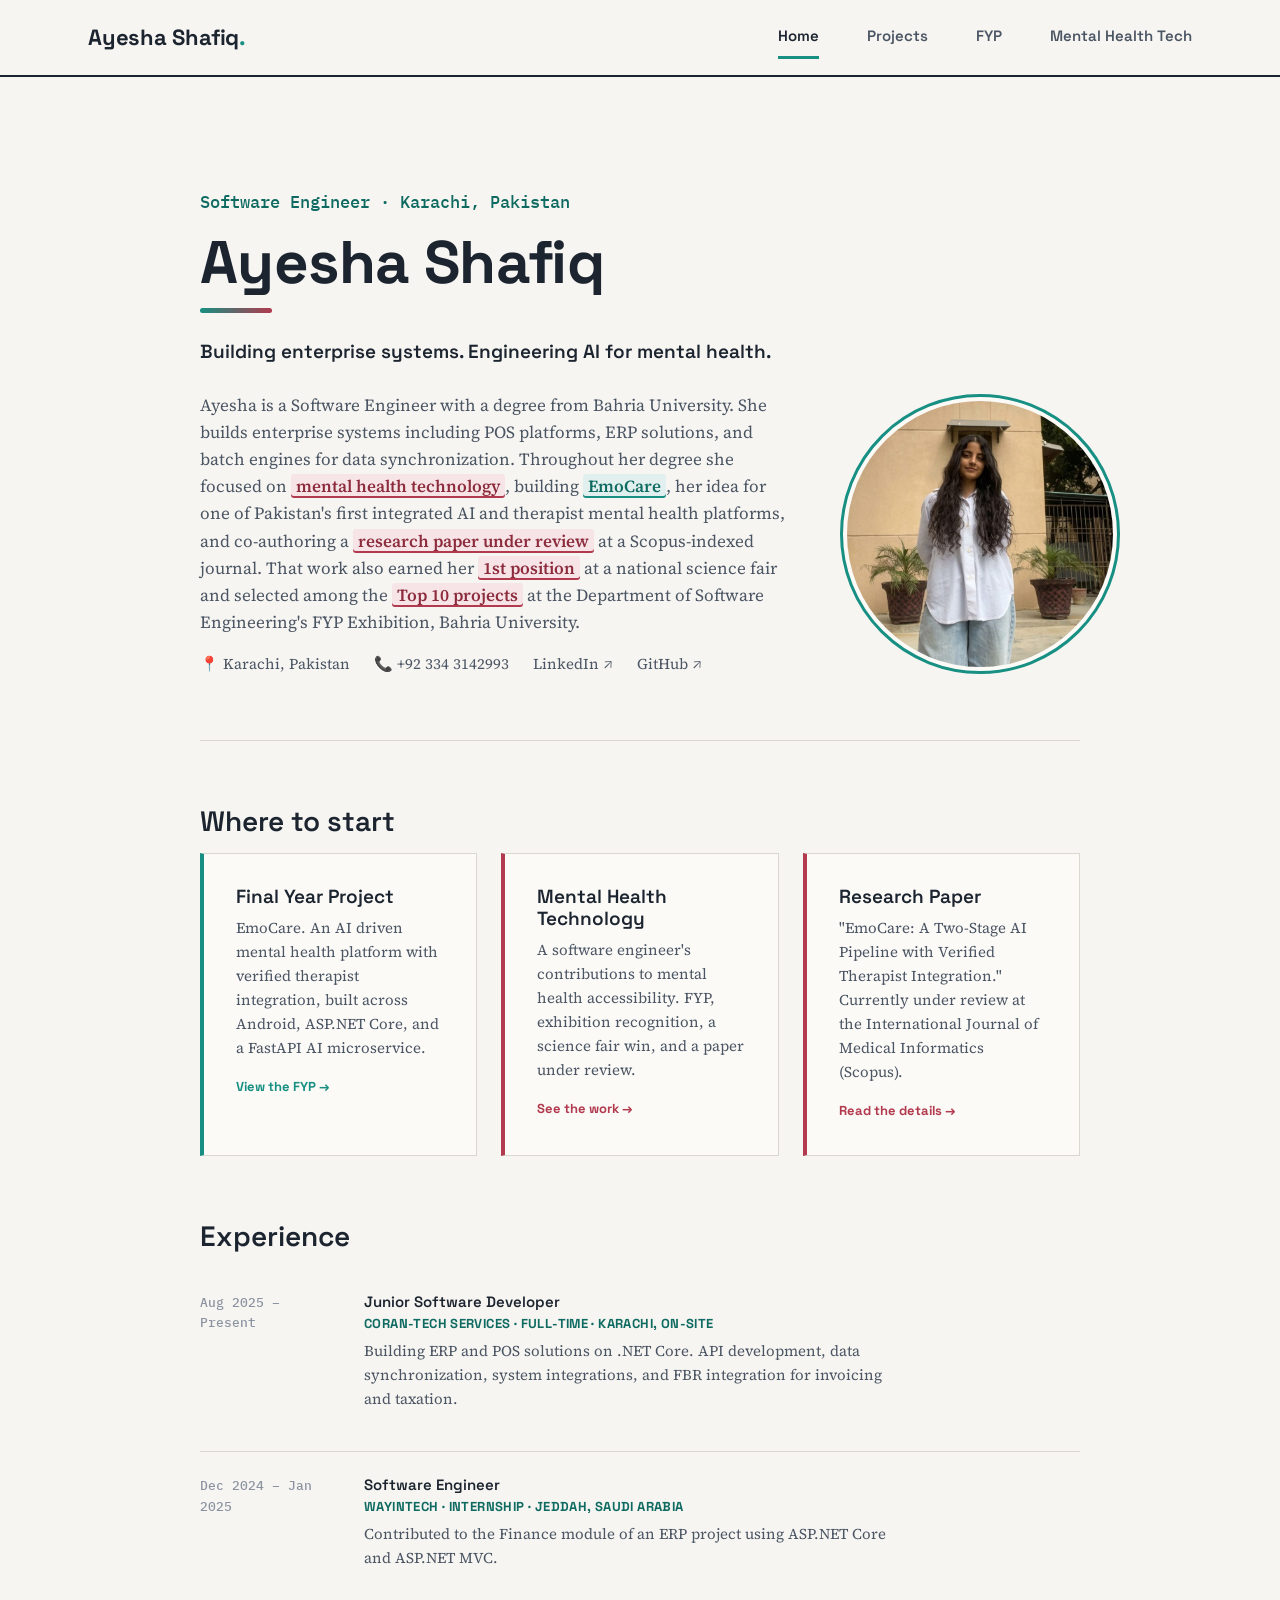
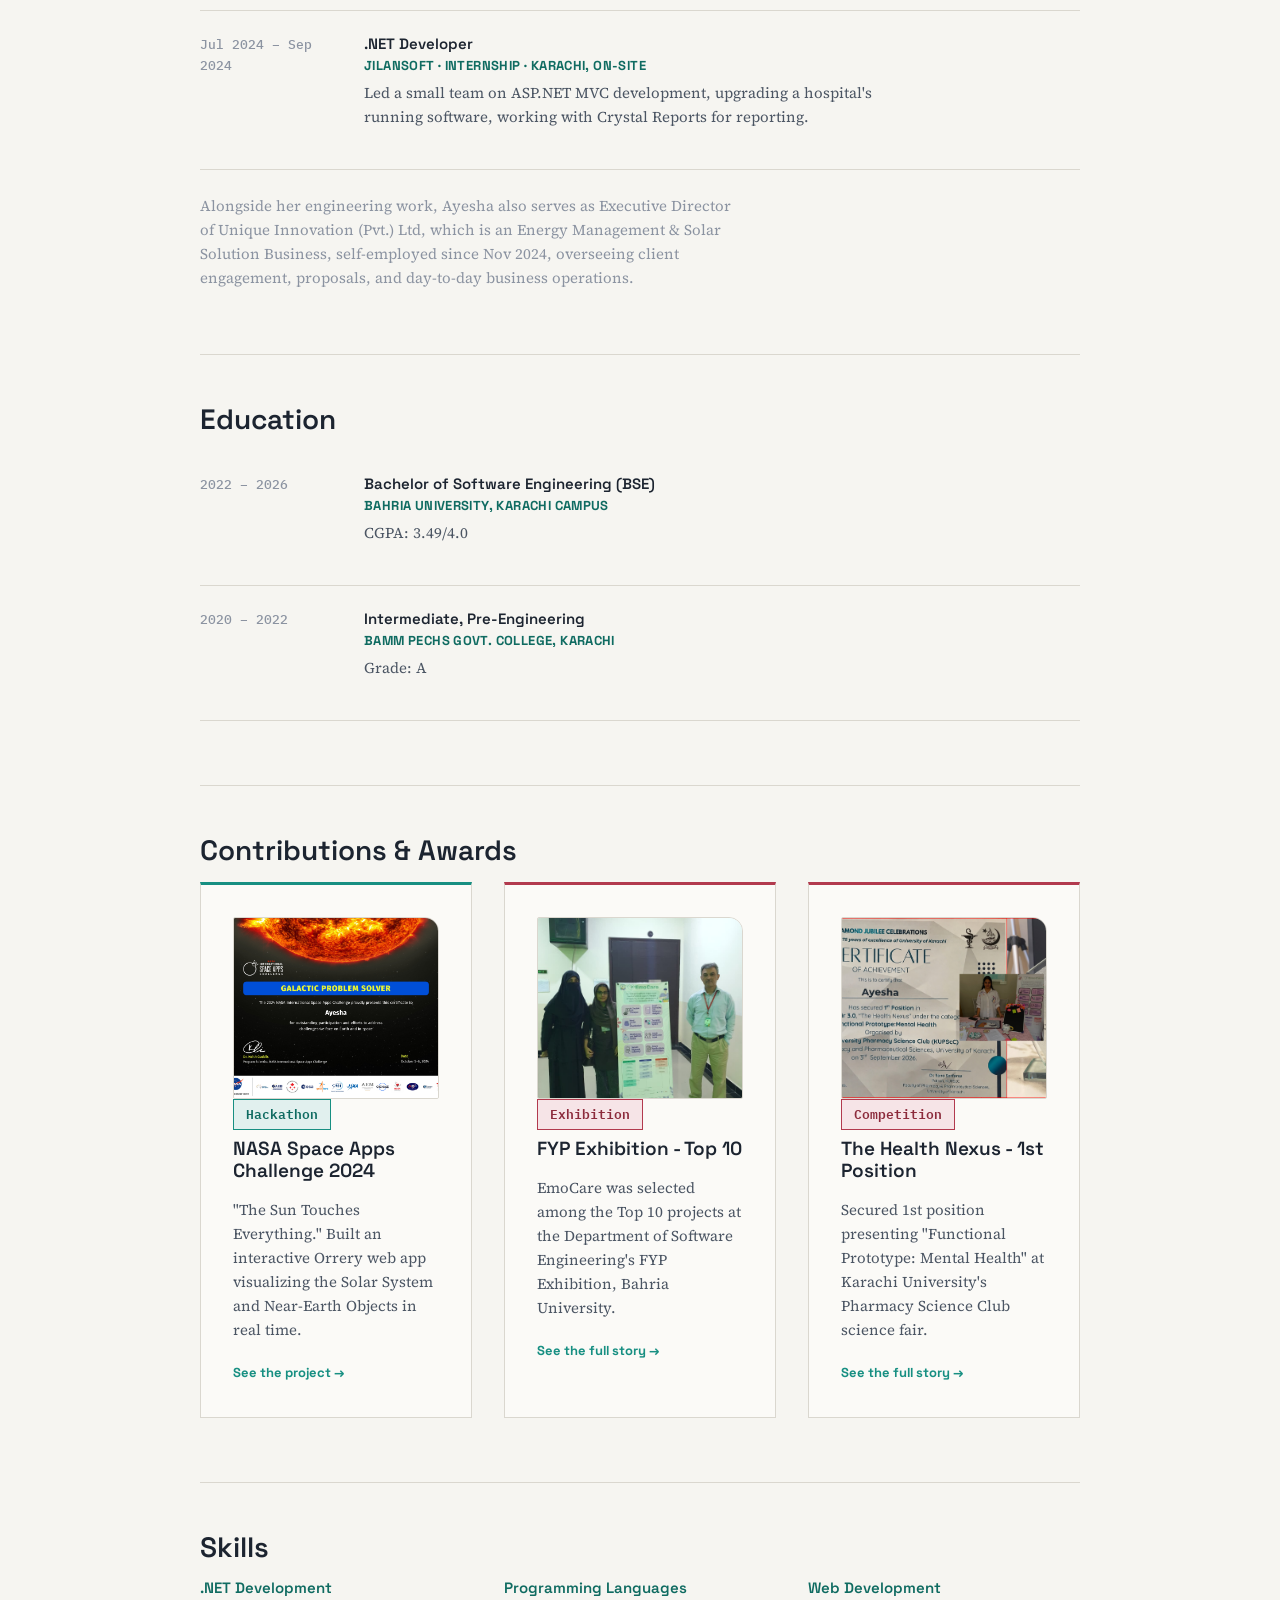
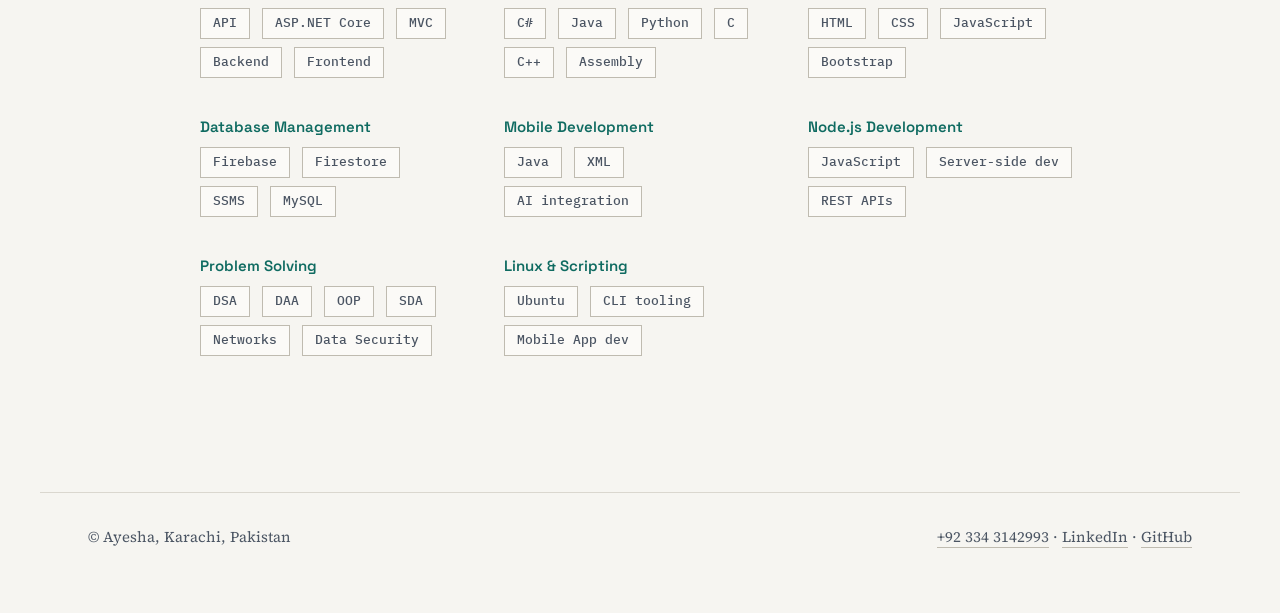
==== commit f4a66ed8: "Update index.html" ====
--- a/index.html
+++ b/index.html
@@ -41,7 +41,7 @@
       <section class="hero">
 
         <div class="hero__eyebrow">Software Engineer · Karachi, Pakistan</div>
-        <h1>Ayesha</h1>
+        <h1>Ayesha Shafiq</h1>
         <div class="hero__role">Building enterprise systems. Engineering AI for mental health.</div>
 
         <div class="hero__body">
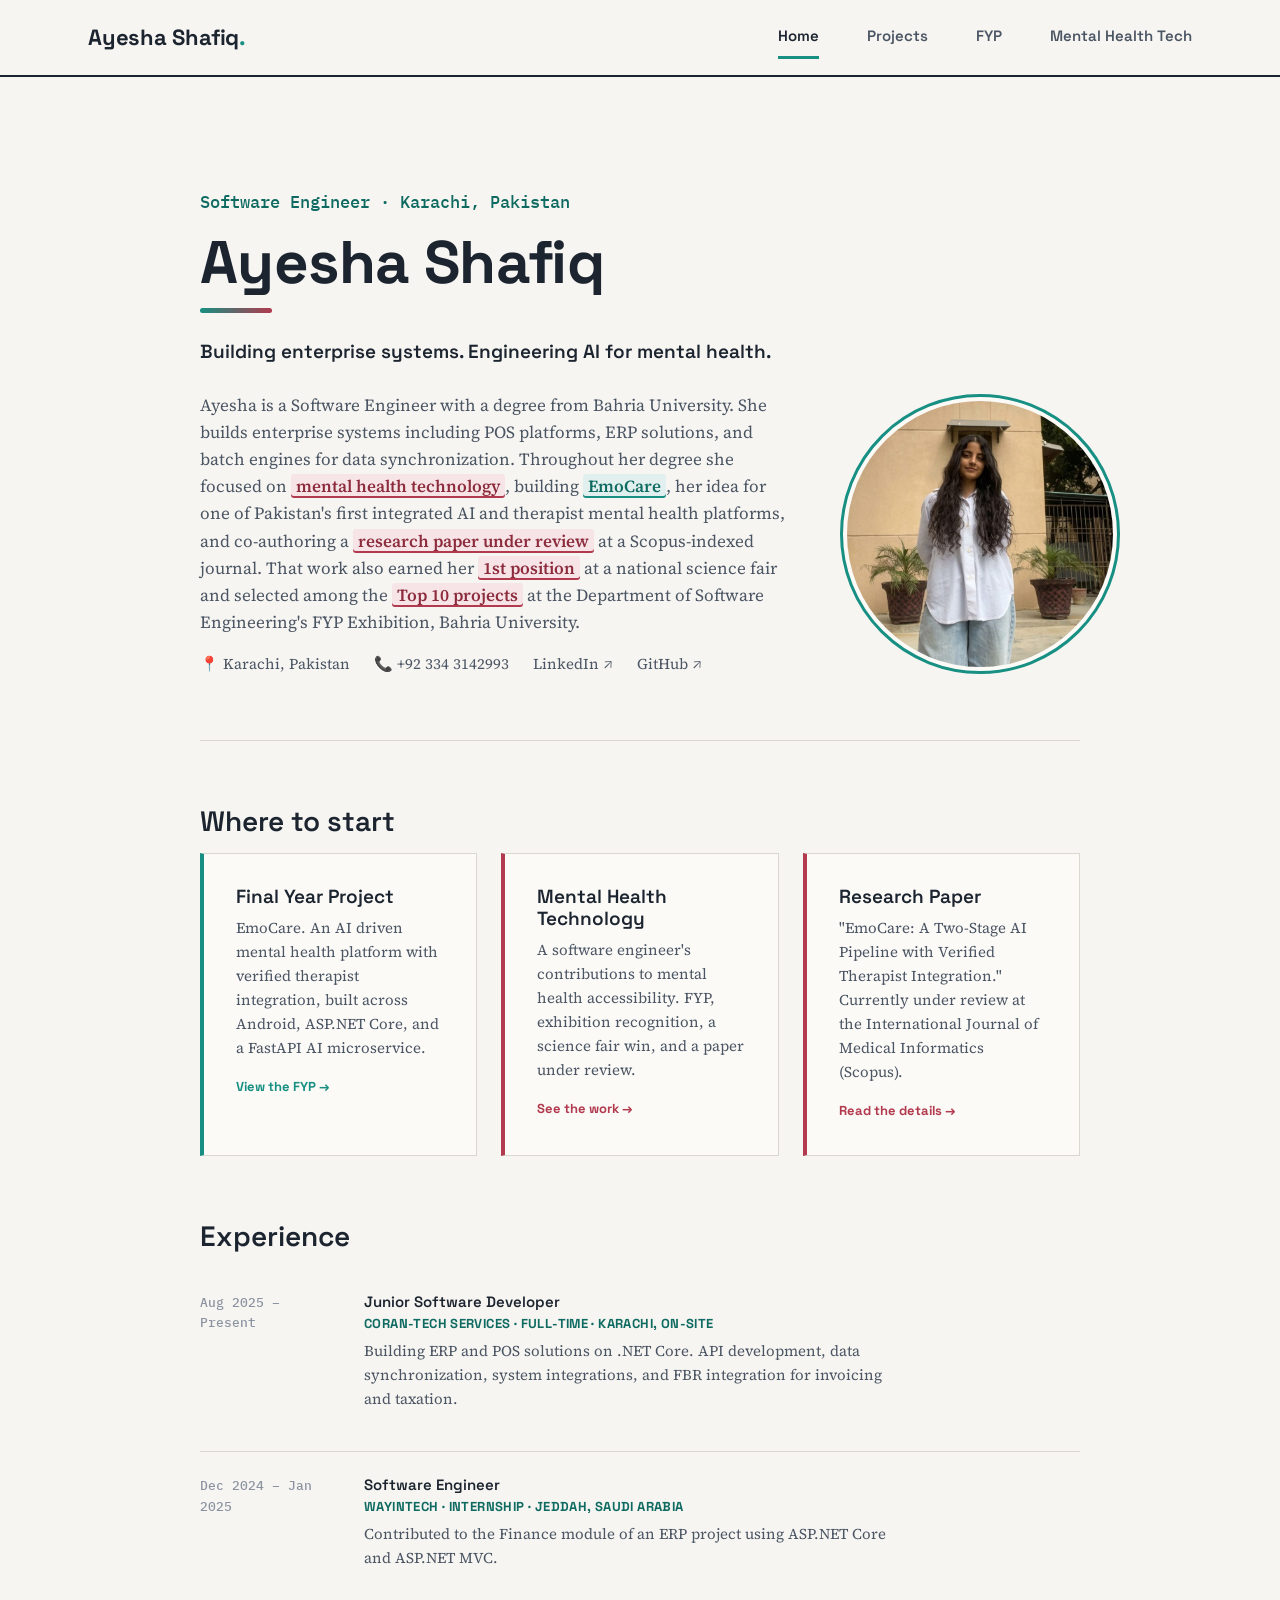
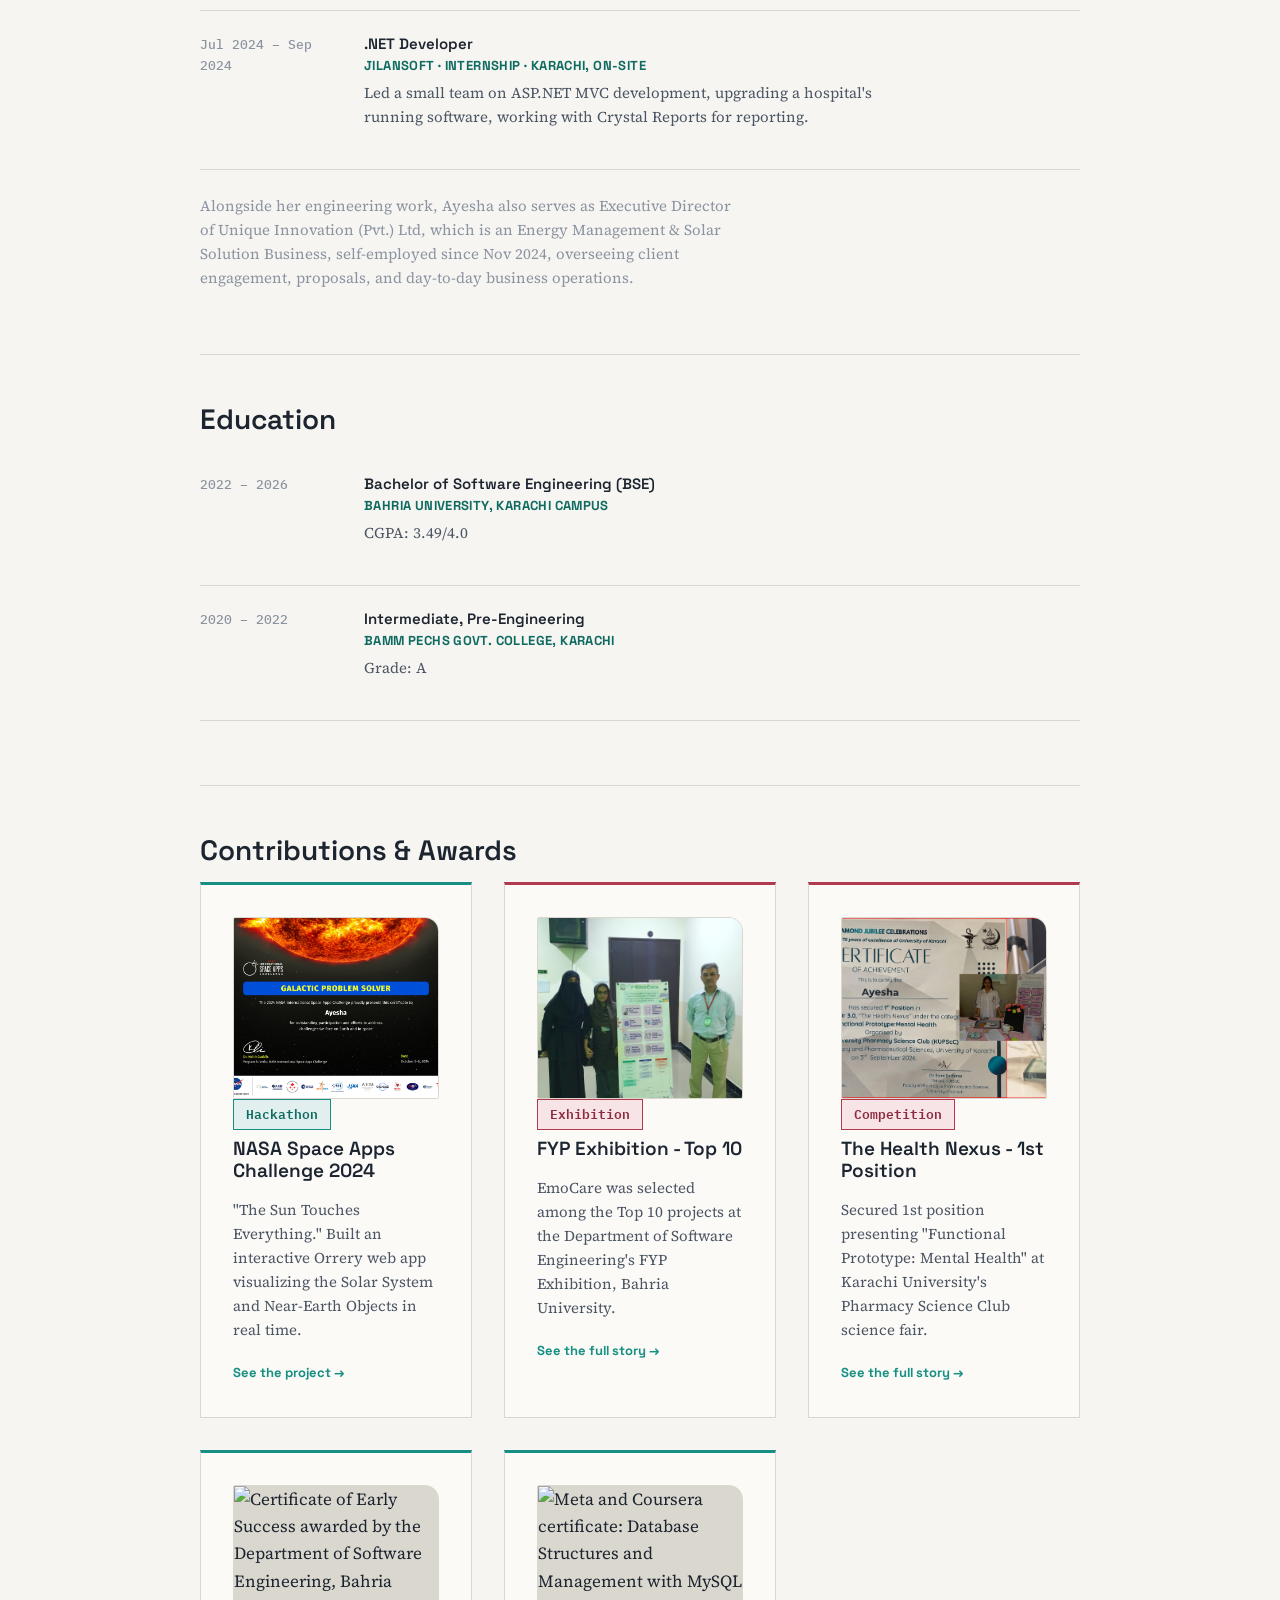
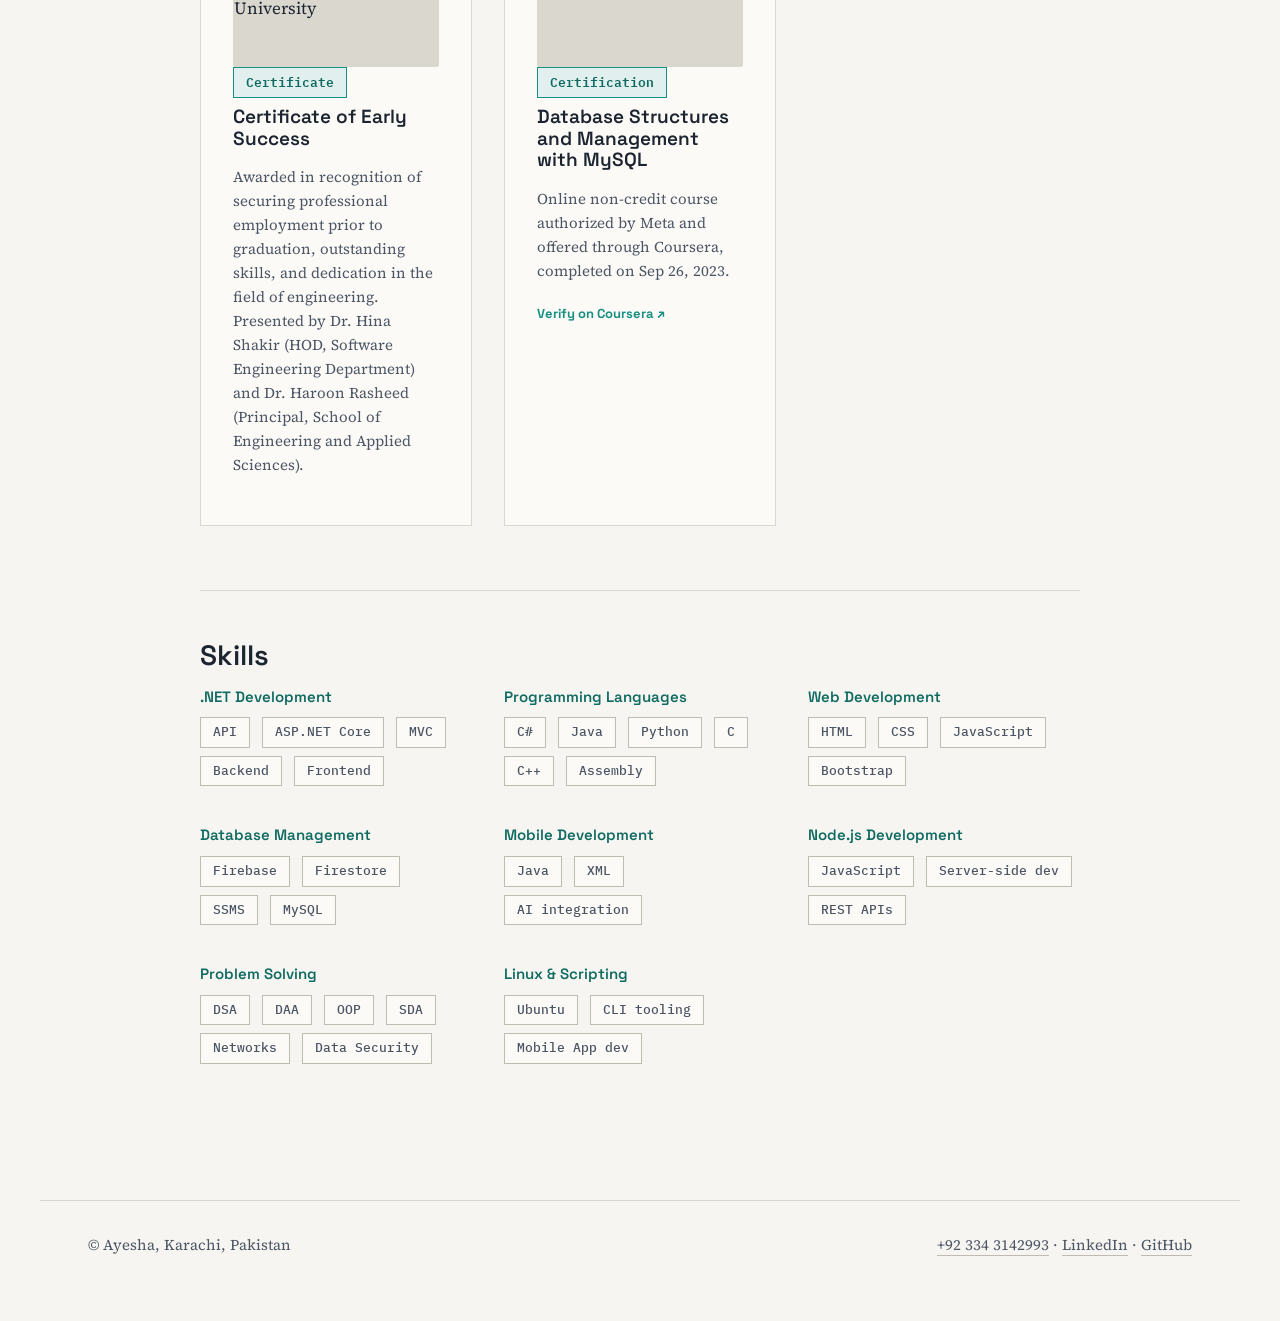
==== commit 6c8c21bb: "Fix HTML formatting and structure" ====
--- a/index.html
+++ b/index.html
@@ -213,6 +213,33 @@
             <a class="highlight-card__cta" href="mental-health.html">See the full story →</a>
           </article>
 
+                    <article class="panel panel--teal">
+            <div class="media-row__item">
+              <img src="assets/images/awards/early-success-certificate.jpg" alt="Certificate of Early Success awarded by the Department of Software Engineering, Bahria University">
+            </div>
+            <span class="badge badge--teal">Certificate</span>
+            <h3>Certificate of Early Success</h3>
+            <p class="text-small text-soft">
+              Awarded in recognition of securing professional employment prior to graduation, outstanding
+              skills, and dedication in the field of engineering. Presented by Dr. Hina Shakir (HOD,
+              Software Engineering Department) and Dr. Haroon Rasheed (Principal, School of Engineering
+              and Applied Sciences).
+            </p>
+          </article>
+
+          <article class="panel panel--teal">
+            <div class="media-row__item">
+              <img src="assets/images/awards/meta-mysql-certificate.jpg" alt="Meta and Coursera certificate: Database Structures and Management with MySQL">
+            </div>
+            <span class="badge badge--teal">Certification</span>
+            <h3>Database Structures and Management with MySQL</h3>
+            <p class="text-small text-soft">
+              Online non-credit course authorized by Meta and offered through Coursera, completed on
+              Sep 26, 2023.
+            </p>
+            <a class="highlight-card__cta" href="https://coursera.org/verify/GUZAXJNHWNGG" target="_blank" rel="noopener">Verify on Coursera ↗</a>
+          </article>
+
         </div>
       </section>
 
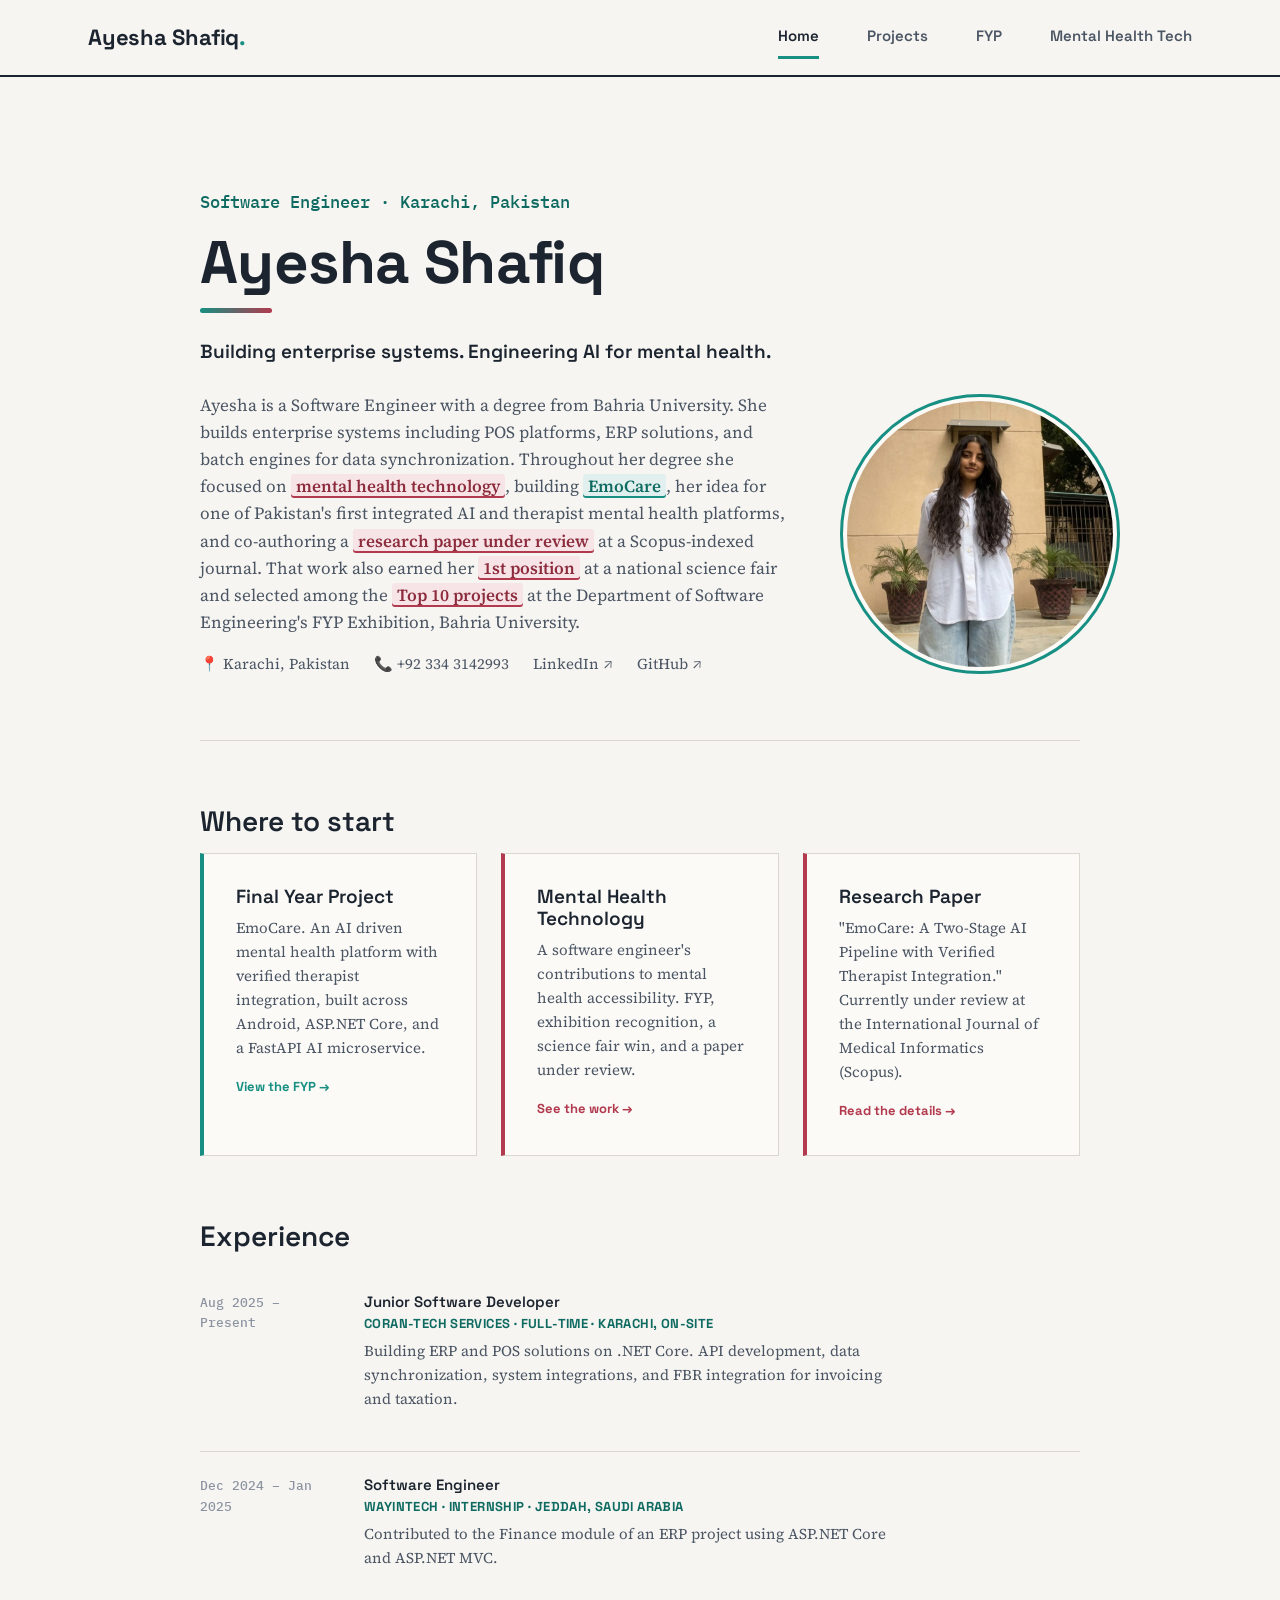
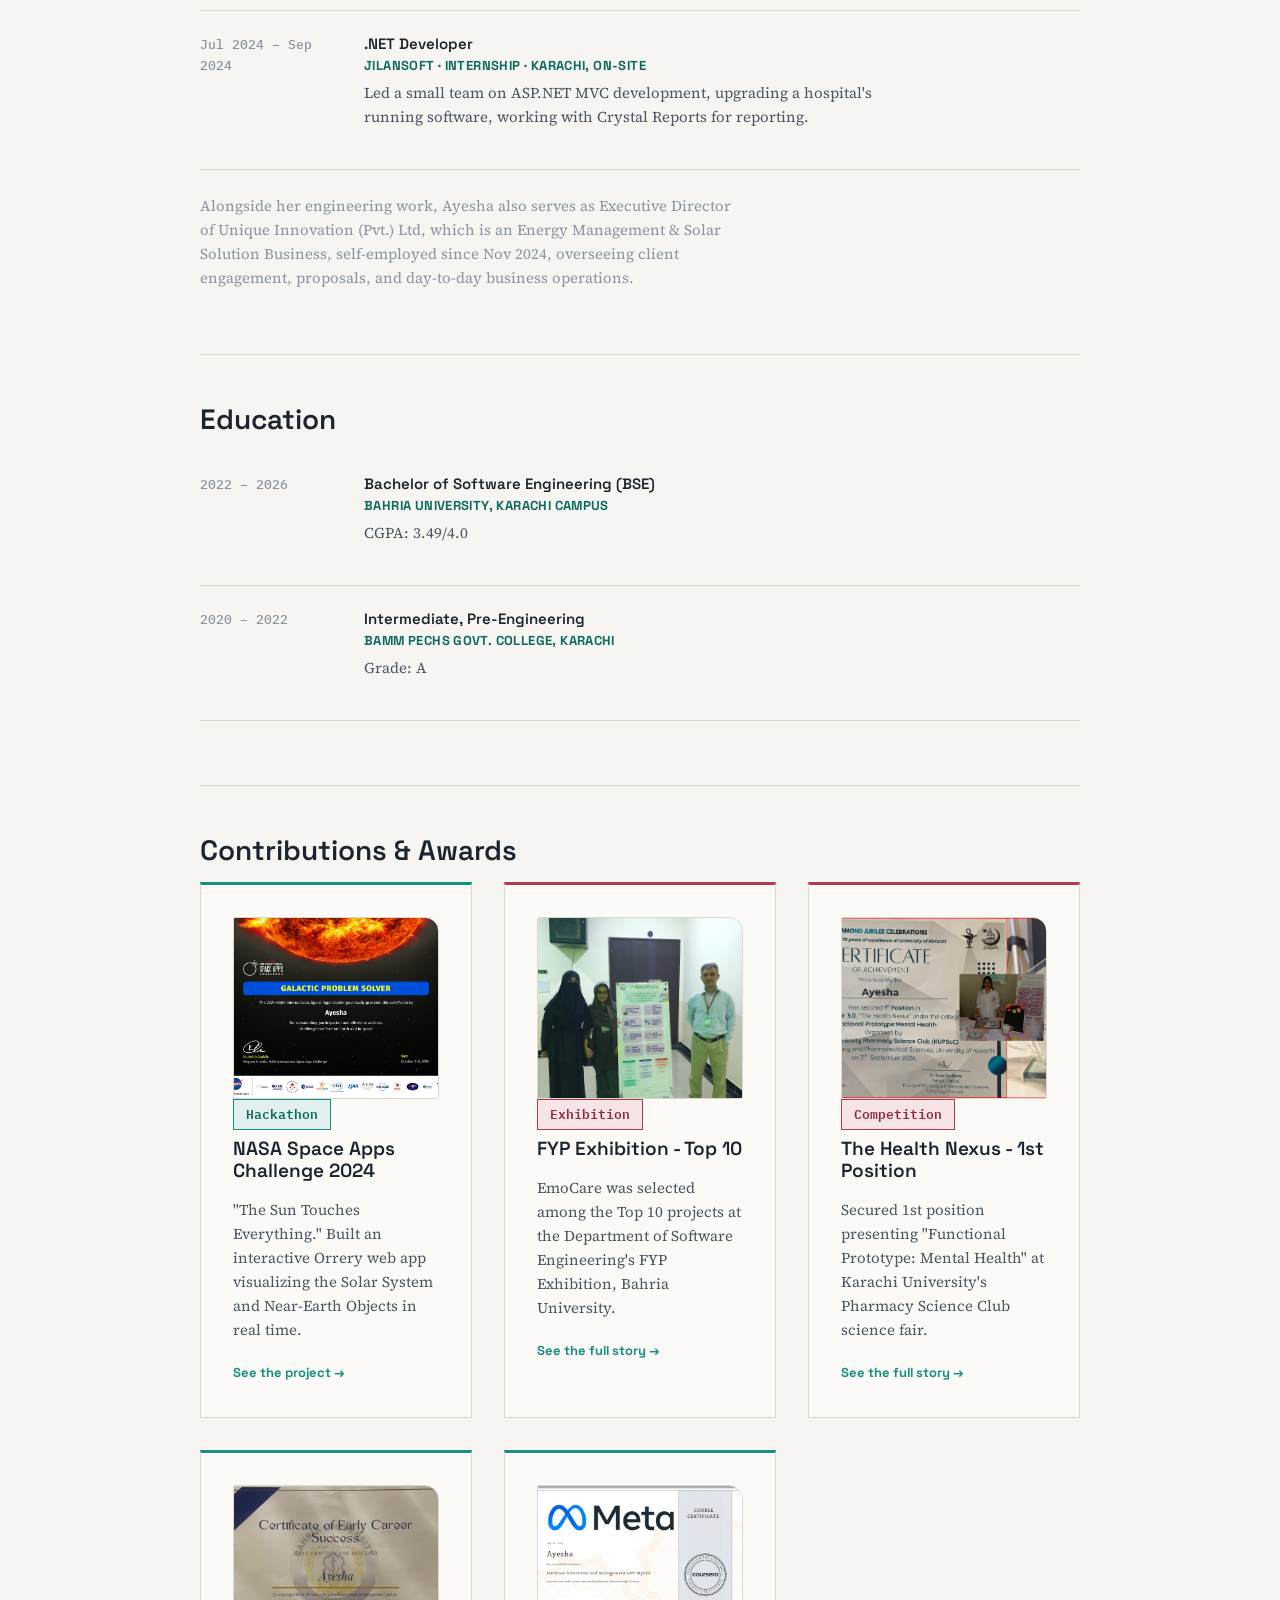
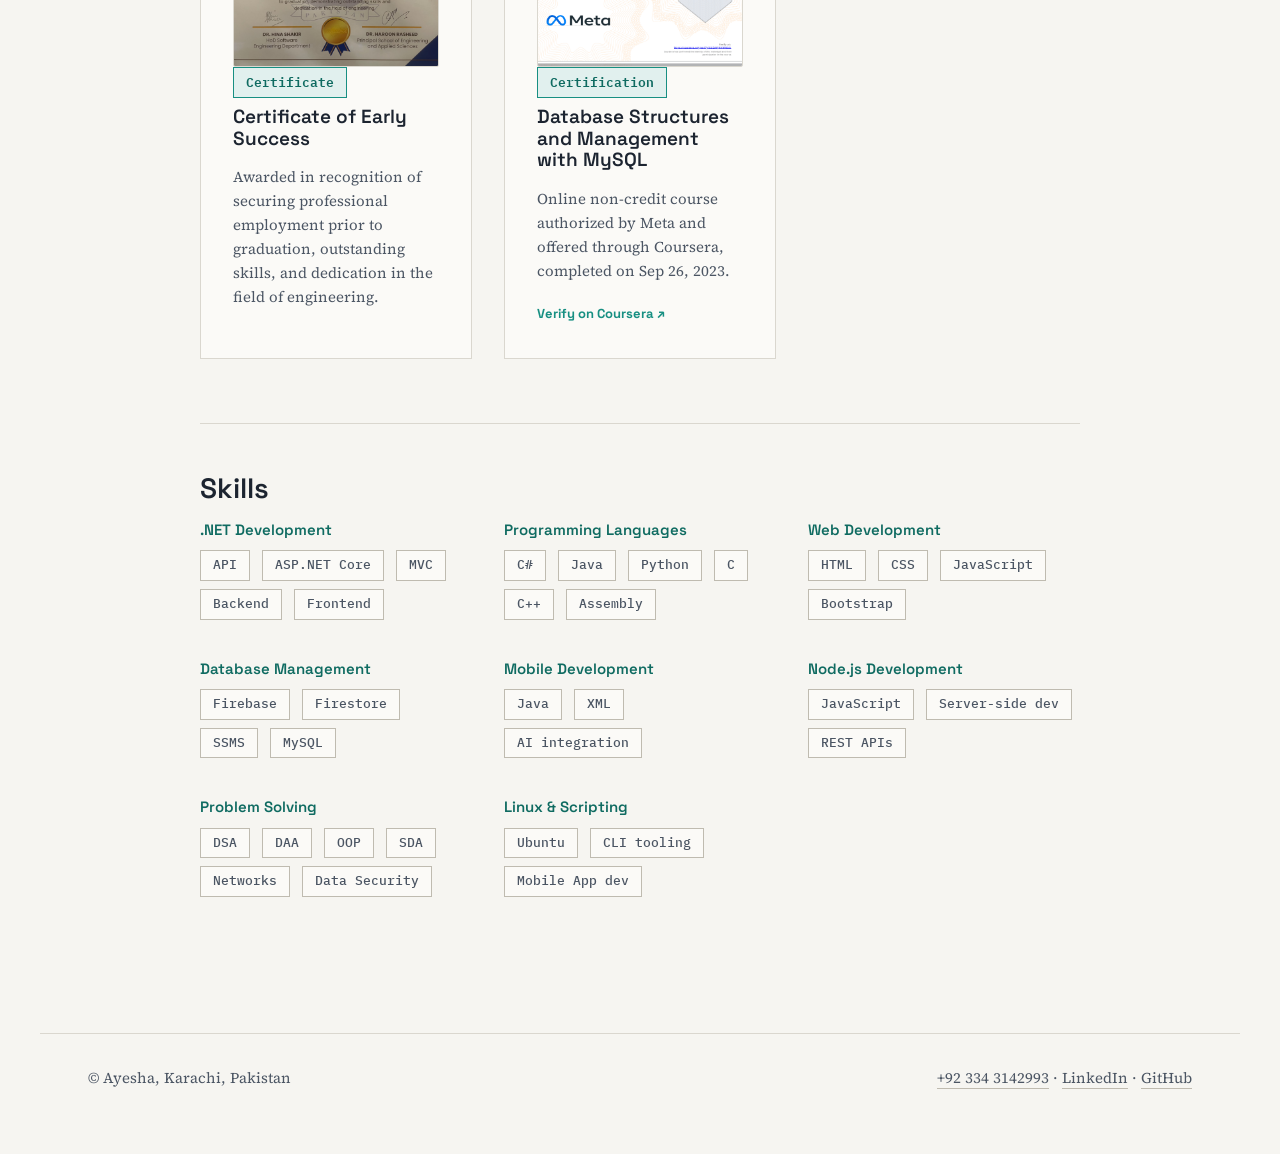
==== commit 10086ac8: "Fix HTML formatting issues and clean up code" ====
--- a/index.html
+++ b/index.html
@@ -221,9 +221,7 @@
             <h3>Certificate of Early Success</h3>
             <p class="text-small text-soft">
               Awarded in recognition of securing professional employment prior to graduation, outstanding
-              skills, and dedication in the field of engineering. Presented by Dr. Hina Shakir (HOD,
-              Software Engineering Department) and Dr. Haroon Rasheed (Principal, School of Engineering
-              and Applied Sciences).
+              skills, and dedication in the field of engineering.
             </p>
           </article>
 
